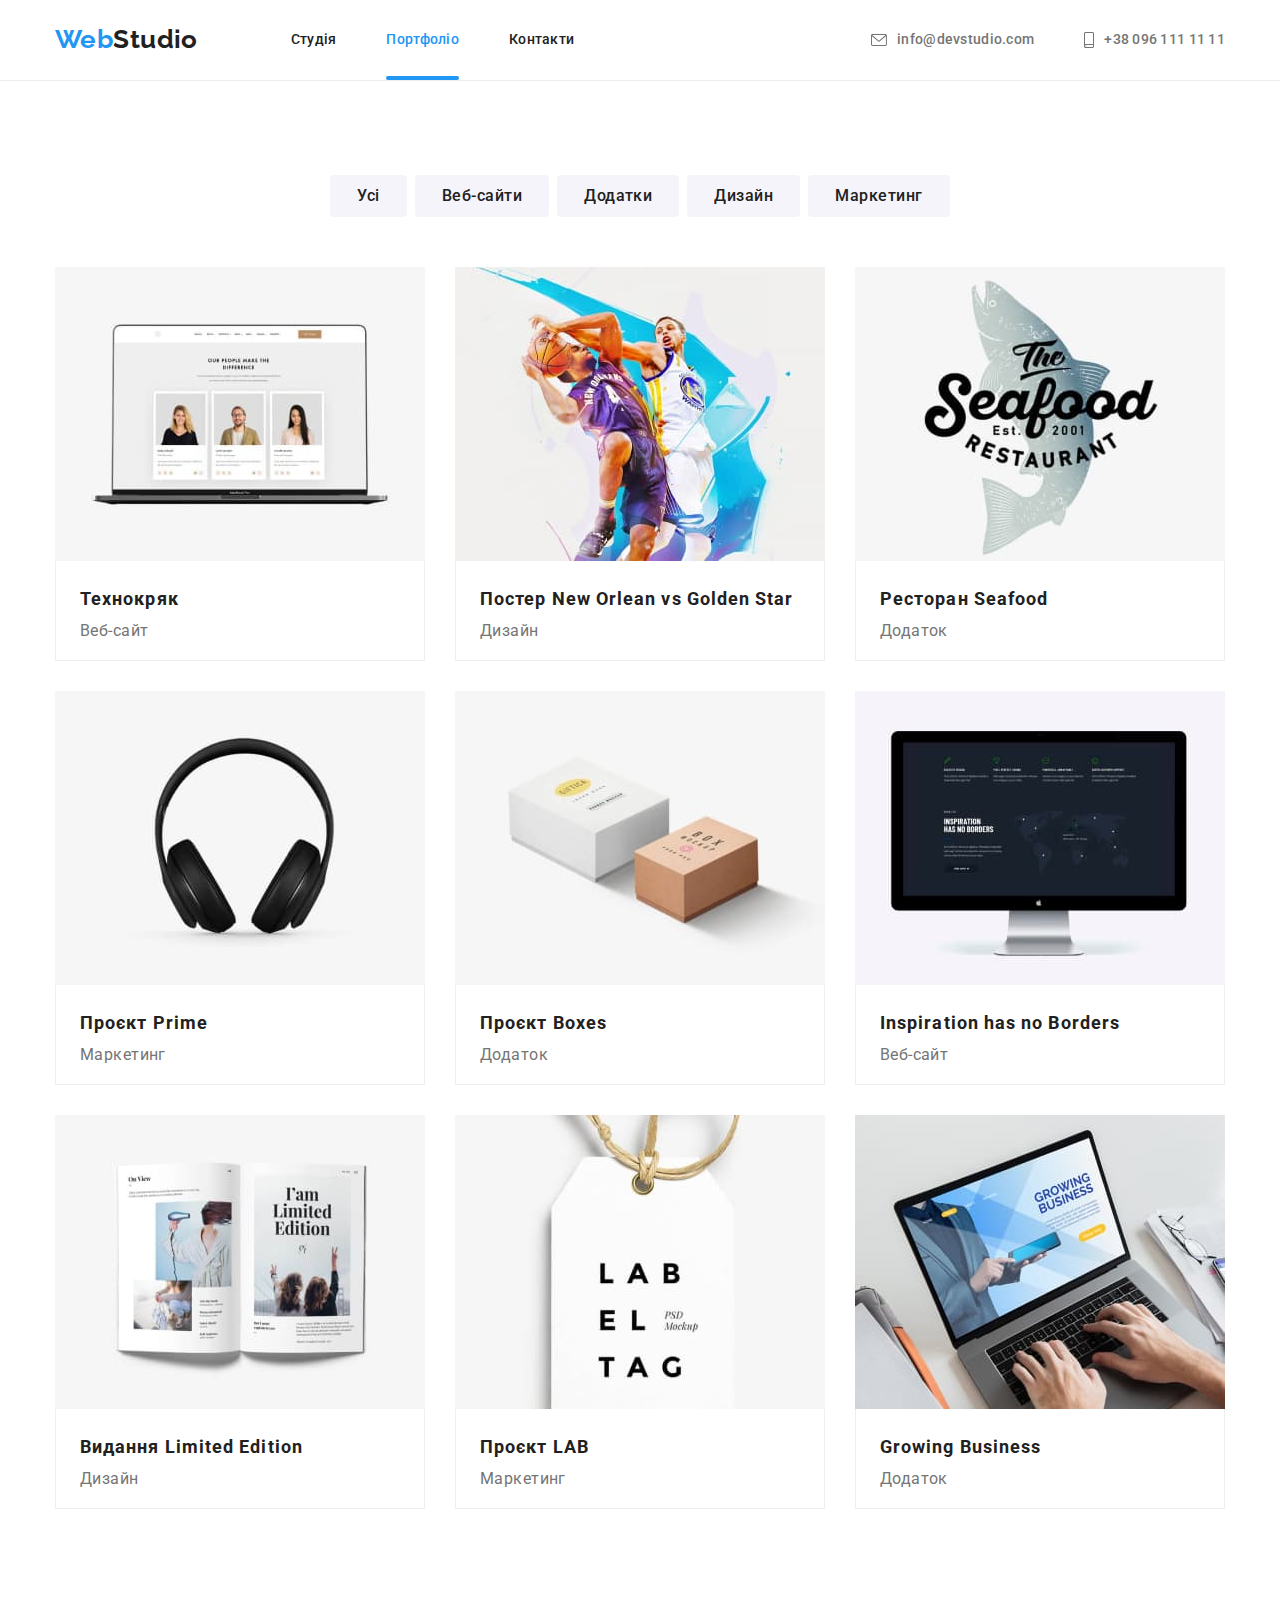
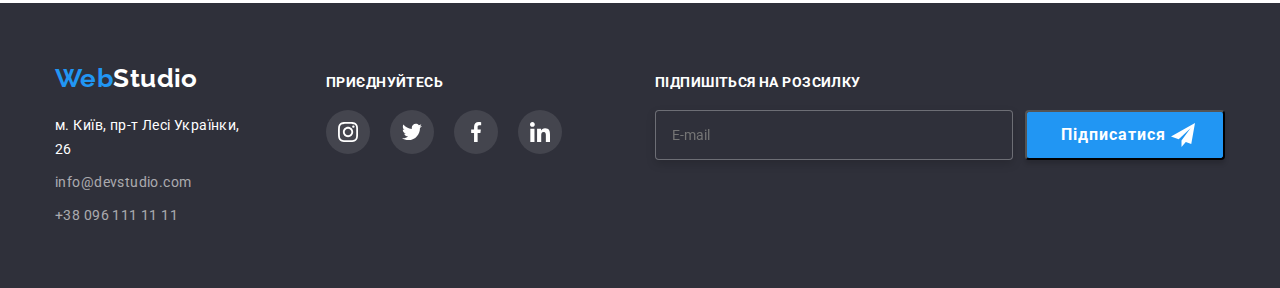
==== portfolio.html @ f7e73b1c "start" ====
<!DOCTYPE html>
<html lang="en">
  <head>
    <meta charset="UTF-8" />
    <meta http-equiv="X-UA-Compatible" content="IE=edge" />
    <meta name="viewport" content="width=device-width, initial-scale=1.0" />
    <title>Portfolio</title>
    <link rel="preconnect" href="https://fonts.googleapis.com" />
    <link rel="preconnect" href="https://fonts.gstatic.com" crossorigin />
    <link
      href="https://fonts.googleapis.com/css2?family=Raleway:wght@700&family=Roboto:wght@400;500;700;900&display=swap"
      rel="stylesheet"
    />
    <link
      rel="stylesheet"
      href="https://cdnjs.cloudflare.com/ajax/libs/modern-normalize/1.1.0/modern-normalize.min.css"
    />
    <link rel="stylesheet" href="./css/styles.css" />
  </head>
  <body>
    <header class="header">
      <div class="container header__container">
        <nav class="navigation">
          <a href="./index.html" class="logo header__logo">
            <span class="header__logo--blue">Web</span>Studio
          </a>
          <ul class="navigation__list list">
            <li class="navigation_item">
              <a href="./index.html" class="link"> Студія </a>
            </li>
            <li class="navigation_item">
              <a href="./portfolio.html" class="link current"> Портфоліо </a>
            </li>
            <li class="navigation_item"><a href="#" class="link"> Контакти </a></li>
          </ul>
        </nav>

        <ul class="contact__list list">
          <li class="contact__item">
            <a href="mailto:info@devstudio.com" class="link">
              <svg class="contact__icon" width="16" height="12">
                <use href="./images/symbol-defs.svg#icon-email"></use>
              </svg>
              info@devstudio.com
            </a>
          </li>

          <li class="contact__item">
            <a href="tel:+380961111111" class="link">
              <svg class="contact__icon" width="10" height="16">
                <use href="./images/symbol-defs.svg#icon-smartphone"></use>
              </svg>
              +38 096 111 11 11
            </a>
          </li>
        </ul>
      </div>
    </header>
    <main>
      <section class="section">
        <div class="container">
          <h1 class="visually-hidden">Наше портфоліо</h1>
          <ul class="list filter__list">
            <li class="filter__item">
              <button type="button" class="filter__btn">
                <span class="btn__text--filter">Усі</span>
              </button>
            </li>
            <li class="filter__item">
              <button type="button" class="filter__btn">
                <span class="btn__text--filter">Веб-сайти</span>
              </button>
            </li>
            <li class="filter__item">
              <button type="button" class="filter__btn">
                <span class="btn__text--filter">Додатки</span>
              </button>
            </li>
            <li class="filter__item">
              <button type="button" class="filter__btn">
                <span class="btn__text--filter">Дизайн</span>
              </button>
            </li>
            <li class="filter__item">
              <button type="button" class="filter__btn">
                <span class="btn__text--filter">Маркетинг</span>
              </button>
            </li>
          </ul>
          <ul class="portfolio__list list">
            <li class="portfolio__item">
              <a href="#" class="portfolio__link">
                <div class="portfolio__image--container">
                  <img
                    src="./images/portfolio-1.jpg"
                    alt="Зображення першого проєкту"
                    width="370"
                  />
                  <p class="portfolio__text--hover">
                    Ресурс пропонує комплексні пропозиції з різним рівнем функціоналу та сервісів.
                    Все це дозволить відвідувачу отримати вичерпні відомості про компанію чи
                    приватну особу.
                  </p>
                </div>
                <div class="portfolio__content">
                  <h3 class="portfolio__header">Технокряк</h3>
                  <p class="portfolio__text">Веб-сайт</p>
                </div>
              </a>
            </li>
            <li class="portfolio__item">
              <a href="#" class="portfolio__link">
                <div class="portfolio__image--container">
                  <img
                    src="./images/portfolio-2.jpg"
                    alt="Зображення другого проєкту"
                    width="370"
                  />
                  <p class="portfolio__text--hover">
                    Ресурс пропонує комплексні пропозиції з різним рівнем функціоналу та сервісів.
                    Все це дозволить відвідувачу отримати вичерпні відомості про компанію чи
                    приватну особу.
                  </p>
                </div>
                <div class="portfolio__content">
                  <h3 class="portfolio__header">Постер New Orlean vs Golden Star</h3>
                  <p class="portfolio__text">Дизайн</p>
                </div>
              </a>
            </li>
            <li class="portfolio__item">
              <a href="#" class="portfolio__link">
                <div class="portfolio__image--container">
                  <img
                    src="./images/portfolio-3.jpg"
                    alt="Зображення третього проєкту"
                    width="370"
                  />
                  <p class="portfolio__text--hover">
                    Ресурс пропонує комплексні пропозиції з різним рівнем функціоналу та сервісів.
                    Все це дозволить відвідувачу отримати вичерпні відомості про компанію чи
                    приватну особу.
                  </p>
                </div>
                <div class="portfolio__content">
                  <h3 class="portfolio__header">Ресторан Seafood</h3>
                  <p class="portfolio__text">Додаток</p>
                </div>
              </a>
            </li>
            <li class="portfolio__item">
              <a href="#" class="portfolio__link">
                <div class="portfolio__image--container">
                  <img
                    src="./images/portfolio-4.jpg"
                    alt="Зображення четвертого проєкту"
                    width="370"
                  />
                  <p class="portfolio__text--hover">
                    Ресурс пропонує комплексні пропозиції з різним рівнем функціоналу та сервісів.
                    Все це дозволить відвідувачу отримати вичерпні відомості про компанію чи
                    приватну особу.
                  </p>
                </div>
                <div class="portfolio__content">
                  <h3 class="portfolio__header">Проєкт Prime</h3>
                  <p class="portfolio__text">Маркетинг</p>
                </div>
              </a>
            </li>
            <li class="portfolio__item">
              <a href="#" class="portfolio__link"
                ><div class="portfolio__image--container">
                  <img
                    src="./images/portfolio-5.jpg"
                    alt="Зображення п'ятого проєкту"
                    width="370"
                  />
                  <p class="portfolio__text--hover">
                    Ресурс пропонує комплексні пропозиції з різним рівнем функціоналу та сервісів.
                    Все це дозволить відвідувачу отримати вичерпні відомості про компанію чи
                    приватну особу.
                  </p>
                </div>
                <div class="portfolio__content">
                  <h3 class="portfolio__header">Проєкт Boxes</h3>
                  <p class="portfolio__text">Додаток</p>
                </div>
              </a>
            </li>
            <li class="portfolio__item">
              <a href="#" class="portfolio__link"
                ><div class="portfolio__image--container">
                  <img
                    src="./images/portfolio-6.jpg"
                    alt="Зображення шостого проєкту"
                    width="370"
                  />
                  <p class="portfolio__text--hover">
                    Ресурс пропонує комплексні пропозиції з різним рівнем функціоналу та сервісів.
                    Все це дозволить відвідувачу отримати вичерпні відомості про компанію чи
                    приватну особу.
                  </p>
                </div>
                <div class="portfolio__content">
                  <h3 class="portfolio__header">Inspiration has no Borders</h3>
                  <p class="portfolio__text">Веб-сайт</p>
                </div>
              </a>
            </li>
            <li class="portfolio__item">
              <a href="#" class="portfolio__link"
                ><div class="portfolio__image--container">
                  <img
                    src="./images/portfolio-7.jpg"
                    alt="Зображення сьомого проєкту"
                    width="370"
                  />
                  <p class="portfolio__text--hover">
                    Ресурс пропонує комплексні пропозиції з різним рівнем функціоналу та сервісів.
                    Все це дозволить відвідувачу отримати вичерпні відомості про компанію чи
                    приватну особу.
                  </p>
                </div>
                <div class="portfolio__content">
                  <h3 class="portfolio__header">Видання Limited Edition</h3>
                  <p class="portfolio__text">Дизайн</p>
                </div>
              </a>
            </li>
            <li class="portfolio__item">
              <a href="#" class="portfolio__link"
                ><div class="portfolio__image--container">
                  <img
                    src="./images/portfolio-8.jpg"
                    alt="Зображення восьмого проєкту"
                    width="370"
                  />
                  <p class="portfolio__text--hover">
                    Ресурс пропонує комплексні пропозиції з різним рівнем функціоналу та сервісів.
                    Все це дозволить відвідувачу отримати вичерпні відомості про компанію чи
                    приватну особу.
                  </p>
                </div>
                <div class="portfolio__content">
                  <h3 class="portfolio__header">Проєкт LAB</h3>
                  <p class="portfolio__text">Маркетинг</p>
                </div>
              </a>
            </li>
            <li class="portfolio__item">
              <a href="#" class="portfolio__link"
                ><div class="portfolio__image--container">
                  <img
                    src="./images/portfolio-9.jpg"
                    alt="Зображення девятого проєкту"
                    width="370"
                  />
                  <p class="portfolio__text--hover">
                    Ресурс пропонує комплексні пропозиції з різним рівнем функціоналу та сервісів.
                    Все це дозволить відвідувачу отримати вичерпні відомості про компанію чи
                    приватну особу.
                  </p>
                </div>
                <div class="portfolio__content">
                  <h3 class="portfolio__header">Growing Business</h3>
                  <p class="portfolio__text">Додаток</p>
                </div>
              </a>
            </li>
          </ul>
        </div>
      </section>
    </main>
    <footer class="footer">
      <div class="container">
        <div class="footer_adress">
          <div>
            <a href="./index.html" class="logo footer__logo">
              <span class="header__logo--blue">Web</span>Studio
            </a>
            <address class="adress">
              <ul class="footer__list">
                <li class="footer__item">
                  <a
                    href="https://goo.gl/maps/CPtrU1FHBa2aNyZL9"
                    target="_blank"
                    rel="noopener noreferrer nofollow"
                    class="link__adress"
                  >
                    м. Київ, пр-т Лесі Українки, 26
                  </a>
                </li>
                <li class="footer__item">
                  <a href="mailto:info@devstudio.com" class="link link__contact"
                    >info@devstudio.com</a
                  >
                </li>
                <li class="footer__item">
                  <a href="tel:+380961111111" class="link link__contact phone">+38 096 111 11 11</a>
                </li>
              </ul>
            </address>
          </div>
          <div class="footer__sociallink">
            <p class="sociallink__text--join">приєднуйтесь</p>
            <ul class="sociallinks__list list">
              <li class="sociallinks__item">
                <a
                  href="https://www.instagram.com/"
                  target="_blank"
                  rel="noopener noreferrer nofollow"
                  class="sociallink__footer"
                >
                  <svg width="20" height="20">
                    <use href="./images/symbol-defs.svg#icon-instagram"></use></svg
                ></a>
              </li>
              <li class="sociallinks__item">
                <a
                  href="https://www.twitter.com/"
                  target="_blank"
                  rel="noopener noreferrer nofollow"
                  class="sociallink__footer"
                >
                  <svg width="20" height="20">
                    <use href="./images/symbol-defs.svg#icon-twitter"></use></svg
                ></a>
              </li>
              <li class="sociallinks__item">
                <a
                  href="https://www.facebook.com/"
                  target="_blank"
                  rel="noopener noreferrer nofollow"
                  class="sociallink__footer"
                >
                  <svg width="20" height="20">
                    <use href="./images/symbol-defs.svg#icon-facebook"></use></svg
                ></a>
              </li>
              <li class="sociallinks__item">
                <a
                  href="https://www.linkedin.com/"
                  target="_blank"
                  rel="noopener noreferrer nofollow"
                  class="sociallink__footer"
                >
                  <svg width="20" height="20">
                    <use href="./images/symbol-defs.svg#icon-linkedin"></use></svg
                ></a>
              </li>
            </ul>
          </div>
          <form class="form">
            <div class="footer__form">
              <label class="label__footer--text" for="mail-footer">Підпишіться на розсилку</label>

              <input
                class="footer__input"
                type="email"
                name="mail-footer"
                id="mail-footer"
                placeholder="E-mail"
              />
            </div>

            <button class="footer__btn btn" type="submit">
              <span class="btn__text">Підписатися</span>
              <svg class="btn__icon" width="24px" height="24px">
                <use href="./images/symbol-defs.svg#icon-icon-send"></use>
              </svg>
            </button>
          </form>
        </div>
      </div>
    </footer>
  </body>
</html>
---- css/styles.css ----
:root {
  --primary-text-color: #757575;
  --H-and-header: #212121;
  --logo-and-hover: #2196f3;
  --button-no-active: #f5f4fa;
  --background-color: #fff;
  --background-color-secondary: #2f303a;
  --social-links: #afb1b8;
}
/*головне*/
body {
  font-family: 'Raleway', sans-serif;
  font-family: 'Roboto', sans-serif;
  background-color: var(--background-color);
  color: var(--primary-text-color);
  font-weight: 400;
  font-size: 14px;
  letter-spacing: 0.03em;
}
h1,
h2,
h3,
h4,
h5,
h6,
p,
ul {
  margin: 0;
  padding: 0;
}
/*загальні класи*/
.section {
  padding-top: 94px;
  padding-bottom: 94px;
}
.section__features {
  padding-bottom: 0px;
}
.list {
  list-style: none;
  padding: 0;
  margin: 0;
  display: flex;
}
.container {
  margin-left: auto;
  margin-right: auto;
  width: 1200px;
  padding-left: 15px;
  padding-right: 15px;
}
.section__title {
  margin-top: 0;
  margin-bottom: 50px;
  font-weight: 700;
  font-size: 36px;
  line-height: 1.16;
  color: var(--H-and-header);
  text-align: center;
}
/* модальне вікно */
.backdrop {
  position: fixed;
  top: 0;
  left: 0;
  width: 100%;
  height: 100%;
  background: rgba(0, 0, 0, 0.2);
  opacity: 1;
  transition: opacity 250ms cubic-bezier(0.4, 0, 0.2, 1);
}
.backdrop.is-hidden {
  opacity: 0;
  pointer-events: none;
  visibility: hidden;
}
.backdrop.is-hidden .modal {
  transform: translate(-50%, -50%) scale(0.001);
}
.modal {
  position: absolute;
  top: 50%;
  left: 50%;
  transform: translate(-50%, -50%) scale(1);
  width: 528px;
  height: 581px;
  padding: 40px;
  background-color: var(--background-color);
  box-shadow: 0px 1px 3px rgba(0, 0, 0, 0.12), 0px 1px 1px rgba(0, 0, 0, 0.14),
    0px 2px 1px rgba(0, 0, 0, 0.2);
  border-radius: 4px;
  transition: transform 250ms cubic-bezier(0.4, 0, 0.2, 1),
    visibility 250ms cubic-bezier(0.4, 0, 0.2, 1);
}
.close-button-container {
  position: absolute;
  top: 8px;
  right: 8px;
  width: 30px;
  height: 30px;
  background: var(--background-color);
  border: 1px solid rgba(0, 0, 0, 0.1);
  border-radius: 50%;
  cursor: pointer;
}
.close-button-icon {
  fill: currentColor;
  position: absolute;
  top: 50%;
  left: 50%;
  transform: translate(-50%, -50%);
}
.close-button-icon:hover,
.close-button-icon:focus {
  color: var(--logo-and-hover);
}
/* хедер */
.header__container {
  display: flex;
  align-items: center;
}

.navigation {
  display: flex;
  align-items: center;
}

.contact__list {
  display: flex;
  align-items: center;
}
.contact__icon {
  margin-right: 10px;
  fill: currentColor;
}
.header {
  border-bottom: 1px solid #ececec;
}

/* кнопки */

.btn {
  border-radius: 4px;
  text-align: center;
  cursor: pointer;
  color: var(--background-color);
  background-color: var(--logo-and-hover);
}

.hero__btn {
  padding: 10px 32px;
  min-width: 216px;
  min-height: 50px;
  transition: background-color 250ms cubic-bezier(0.4, 0, 0.2, 1),
    box-shadow 250ms cubic-bezier(0.4, 0, 0.2, 1);
}
.hero__btn:hover,
.hero__btn:focus {
  background-color: #188ce8;
  box-shadow: 0px 4px 4px rgba(0, 0, 0, 0.15);
}
.hero__btn__text {
  font-weight: 700;
  font-size: 16px;
  line-height: 1.88;
  letter-spacing: 0.06em;
}

.filter__btn {
  padding: 6px 25px;
  border-radius: 4px;
  background-color: var(--button-no-active);
  color: var(--H-and-header);
  cursor: pointer;
  text-align: center;
  border-color: transparent;
  line-height: 1.875;
  transition: background-color 250ms cubic-bezier(0.4, 0, 0.2, 1),
    box-shadow 250ms cubic-bezier(0.4, 0, 0.2, 1), color 250ms cubic-bezier(0.4, 0, 0.2, 1);
}
.btn__text--filter {
  font-weight: 500;
  font-size: 16px;
  line-height: 1.63;
  letter-spacing: 0.03em;
}
.filter__btn:hover,
.filter__btn:focus {
  box-shadow: 0px 3px 1px rgba(0, 0, 0, 0.1), 0px 1px 2px rgba(0, 0, 0, 0.08),
    0px 2px 2px rgba(0, 0, 0, 0.12);
  color: var(--background-color);
  background-color: var(--logo-and-hover);
}

.form__btn {
  background-color: var(--logo-and-hover);

  border-color: transparent;
  padding: 8px 52px;
  display: block;
  margin-left: auto;
  margin-right: auto;
  transition: filter 250ms cubic-bezier(0.4, 0, 0.2, 1);
}

.form__btn:hover,
.form__btn:focus {
  filter: drop-shadow(0px 4px 4px rgba(0, 0, 0, 0.25));
}

.btn__text--form {
  font-weight: 700;
  font-size: 16px;
  line-height: 1.875;
}
.footer__btn {
  display: flex;
  align-content: center;
  align-items: center;
  width: 200px;
  height: 50px;
  box-shadow: 0px 4px 4px rgba(0, 0, 0, 0.15);
  margin-left: 12px;
  position: relative;
}

.btn__text {
  font-weight: 700;
  font-size: 16px;
  line-height: 1.875;
  letter-spacing: 0.06em;
  color: var(--background-color);
  margin-left: 28px;
}
.visually-hidden {
  position: absolute;
  white-space: nowrap;
  width: 1px;
  height: 1px;
  overflow: hidden;
  border: 0;
  padding: 0;
  clip: rect(0 0 0 0);
  clip-path: inset(50%);
  margin: -1px;
}
.adress {
  font-style: normal;
}
/*головний банер*/
.hero {
  background: var(--background-color-secondary);
  text-align: center;
  padding-top: 200px;
  padding-bottom: 200px;
  max-width: 1600px;
  margin-left: auto;
  margin-right: auto;
  background-image: linear-gradient(to right, rgba(47, 48, 58, 0.4), rgba(47, 48, 58, 0.4)),
    url('../images/header-img.jpg');
  background-repeat: no-repeat;
  background-size: cover;
  background-position: center;
}
.hero__text {
  width: 696px;
  margin-top: 0;
  margin-bottom: 30px;
  font-weight: 900;
  font-size: 44px;
  line-height: 1.5;
  text-transform: uppercase;
  color: var(--background-color);
  display: block;
  margin-right: auto;
  margin-left: auto;
}
/*логотип сайта*/

.logo {
  font-family: 'Raleway';
  font-weight: 700;
  font-size: 26px;
  line-height: 1.19;
  text-decoration: none;
  display: block;
}

.header__logo {
  color: var(--H-and-header);
  padding-top: 24px;
  padding-bottom: 25px;
  margin-right: 93px;
}
.header__logo--blue {
  color: var(--logo-and-hover);
}

/*навігація по сайту*/
.navigation__list .link {
  color: var(--H-and-header);
  font-weight: 500;
  line-height: 1.14;
  letter-spacing: 0.02em;
  text-decoration: none;
  padding-top: 32px;
  padding-bottom: 32px;
  display: block;
  transition: color 250ms cubic-bezier(0.4, 0, 0.2, 1);
}
.navigation__list .link:hover,
.navigation__list .link:focus {
  color: var(--logo-and-hover);
}
.navigation__list .link.current {
  color: var(--logo-and-hover);
}
.navigation_item {
  position: relative;
}
.current::after {
  display: inline-block;
  position: absolute;
  background: var(--logo-and-hover);
  border-radius: 2px;
  content: '';
  width: 100%;
  height: 4px;
  left: 0;
  bottom: 0;
}
.navigation__list {
  display: flex;
}
.navigation__list .navigation_item + .navigation_item {
  margin-left: 50px;
}
.contact__list {
  display: flex;
  margin-left: auto;
}

.contact__list .contact__item + .contact__item {
  margin-left: 50px;
}
.contact__list .link {
  padding-top: 32px;
  padding-bottom: 32px;
  font-weight: 500;
  line-height: 1.14;
  letter-spacing: 0.02em;
  color: var(--primary-text-color);
  text-decoration: none;
  display: flex;
  align-items: center;
  transition: color 250ms cubic-bezier(0.4, 0, 0.2, 1);
}
.contact__list .link:hover,
.contact__list .link:focus {
  color: var(--logo-and-hover);
}
.social-list {
  display: flex;
  align-items: center;
  gap: 10px;
}
.footer_adress {
  display: flex;
  align-items: baseline;
}
/*Наші переваги*/

.feature__list .feature__item + .feature__item {
  margin-left: 30px;
}
.feature__icon {
  display: flex;
  height: 120px;
  background-color: var(--button-no-active);
  margin-bottom: 30px;
  justify-content: center;
  align-items: center;
}

.feature__title {
  margin-bottom: 10px;
  font-weight: 700;
  line-height: 1.14;
  text-transform: uppercase;
  color: var(--H-and-header);
}
.feature__text {
  margin-top: 0;
  line-height: 1.71;
}
/* що ми робимо */
.about__list {
  display: flex;
}
.about__list .about__item + .about__item {
  margin-left: 30px;
}
.about__container {
  position: relative;
  width: 370px;
}
.about__text {
  position: absolute;
  left: 0;
  bottom: 0;
  width: 100%;
  height: 70px;
  background-color: rgba(47, 48, 58, 0.8);
  color: var(--background-color);
  text-transform: uppercase;
  font-weight: 700;
  display: flex;
  justify-content: center;
  align-items: center;
}
/*наша команда*/
.team__list .team__item + .team__item {
  margin-left: 30px;
}
.section__team--grey-color {
  background-color: var(--button-no-active);
}
.team__item {
  background-color: var(--background-color);
  width: 270px;
  box-shadow: 0px 1px 3px rgba(0, 0, 0, 0.12), 0px 1px 1px rgba(0, 0, 0, 0.14),
    0px 2px 1px rgba(0, 0, 0, 0.2);
  border-radius: 0px 0px 4px 4px;
}
.team__header {
  padding-top: 30px;
  margin-bottom: 10px;
  color: var(--H-and-header);
  font-weight: 500;
  font-size: 16px;
  line-height: 1.19;
  text-align: center;
}
.team__text {
  margin-top: 0;
  padding-bottom: 16px;
  font-size: 16px;
  line-height: 1.19;
  text-align: center;
}
.sociallinks__list {
  display: flex;
  align-items: center;
  justify-content: center;
  padding-bottom: 30px;
  gap: 10px;
}
.sociallinks__icon {
  display: flex;
  align-items: center;
  justify-content: center;
  width: 44px;
  height: 44px;
  fill: var(--social-links);
  transition: background-color 250ms cubic-bezier(0.4, 0, 0.2, 1),
    background-size 250ms cubic-bezier(0.4, 0, 0.2, 1),
    border-radius 250ms cubic-bezier(0.4, 0, 0.2, 1), fill 250ms cubic-bezier(0.4, 0, 0.2, 1);
}
.sociallinks__icon:hover,
.sociallinks__icon:focus {
  background-color: var(--logo-and-hover);
  background-size: 100%;
  border-radius: 50px;
  fill: var(--background-color);
}
img {
  display: block;
  max-width: 100%;
  height: auto;
}
.team__image {
  display: block;
}

.clients__list {
  gap: 30px;
}

.clients__link {
  display: flex;
  width: 170px;
  height: 92px;
  justify-content: center;
  align-items: center;
  fill: var(--social-links);
  border: 1px solid var(--social-links);
  border-radius: 4px;
  transition: fill 250ms cubic-bezier(0.4, 0, 0.2, 1),
    border-color 250ms cubic-bezier(0.4, 0, 0.2, 1);
}

.clients__link:hover,
.clients__link:focus {
  fill: var(--logo-and-hover);
  border-color: var(--logo-and-hover);
}
/*сторінка портфоліо*/
.portfolio__content {
  padding-top: 20px;
  padding-right: 24px;
  padding-bottom: 20px;
  padding-left: 24px;
  border-left: 1px solid #eeeeee;
  border-right: 1px solid #eeeeee;
  border-bottom: 1px solid #eeeeee;
}
.portfolio__list .list {
  color: var(--H-and-header);
}
.portfolio__list {
  display: flex;
  flex-wrap: wrap;
}
.portfolio__item {
  width: calc((100% - 60px) / 3);
  margin-right: 30px;
  margin-bottom: 30px;
}
.portfolio__item:nth-child(3n) {
  margin-right: 0;
}
.portfolio__item:nth-last-child(-n + 3) {
  margin-bottom: 0;
}
.portfolio__link {
  color: var(--primary-text-color);
  text-decoration: none;
  transition: box-shadow 250ms cubic-bezier(0.4, 0, 0.2, 1);
}
.portfolio__link:hover,
.portfolio__link:focus {
  display: block;
  box-shadow: 0px 1px 1px rgba(0, 0, 0, 0.12), 0px 4px 4px rgba(0, 0, 0, 0.06),
    1px 4px 6px rgba(0, 0, 0, 0.16);
}

.portfolio__header {
  font-weight: 700;
  font-size: 18px;
  line-height: 2;
  letter-spacing: 0.06em;
  color: var(--H-and-header);
  margin-bottom: 4px;
}
.portfolio__text {
  font-size: 16px;
  line-height: 1.19;
}
.filter__list {
  display: flex;
  justify-content: center;
  margin-bottom: 50px;
}
.filter__list .filter__item + .filter__item {
  margin-left: 8px;
}
.portfolio__image--container {
  position: relative;
  overflow: hidden;
}
.portfolio__text--hover {
  position: absolute;
  top: 0;
  right: 0;
  padding-top: 63px;
  padding-right: 24px;
  padding-bottom: 63px;
  padding-left: 24px;
  background: rgba(33, 150, 243, 0.9);
  font-size: 18px;
  line-height: 1.56;
  color: var(--background-color);
  opacity: 0;
  transform: translateY(100%);
  transition: transform 250ms cubic-bezier(0.4, 0, 0.2, 1),
    opacity 250ms cubic-bezier(0.4, 0, 0.2, 1);
}
.portfolio__link:hover .portfolio__text--hover {
  opacity: 1;
  transform: translateY(0);
}
/*footer*/
/*контакти*/
.footer {
  background-color: var(--background-color-secondary);
  padding-top: 60px;
  padding-bottom: 60px;
}

.footer__logo {
  margin-top: 0px;
  margin-bottom: 20px;
  color: var(--background-color);
}

.footer__list {
  list-style: none;
  padding: 0;
  margin: 0;
}
.footer__item {
  margin-top: 0;
  margin-bottom: 9px;
}
.footer__item:last-child {
  margin-bottom: 0px;
}
.link__adress {
  line-height: 1.71;
  color: var(--background-color);
  text-decoration: none;
  transition: color 250ms cubic-bezier(0.4, 0, 0.2, 1);
}
.link__contact {
  padding-top: 0;
  padding-bottom: 9px;
  text-decoration: none;
  line-height: 1.71;
  color: rgba(255, 255, 255, 0.6);
  transition: color 250ms cubic-bezier(0.4, 0, 0.2, 1);
}
.google-adress:hover,
.google-adress:focus {
  color: var(--logo-and-hover);
}
.footer-contact:hover,
.footer-contact:focus {
  color: var(--logo-and-hover);
}
.sociallink__text--join {
  color: var(--background-color);
  font-weight: 700;
  font-size: 14px;
  line-height: 1.143;
  letter-spacing: 0.03em;
  text-transform: uppercase;
  margin-bottom: 20px;
}
.footer__sociallink {
  margin-left: 70px;
}

.sociallink__footer {
  display: flex;
  align-items: center;
  justify-content: center;
  width: 44px;
  height: 44px;
  fill: var(--background-color);
  background-color: rgba(255, 255, 255, 0.1);
  background-size: 100%;
  border-radius: 50px;
  transition: background-color 250ms cubic-bezier(0.4, 0, 0.2, 1);
}
.sociallink__footer:hover,
.sociallink__footer:focus {
  background-color: var(--logo-and-hover);
}
.sociallinks__item {
  margin-right: 10px;
}
.sociallinks__item:last-child {
  margin-right: 0;
}

.form__title {
  font-weight: 700;
  font-size: 20px;
  line-height: 1.15;
  letter-spacing: 0.03em;
  color: var(--H-and-header);
  margin-bottom: 12px;
  text-align: center;
}

.form__field {
  display: flex;
  flex-direction: column;
  margin-bottom: 10px;
  position: relative;
}

.form__textarea {
  display: flex;
  flex-direction: column;
  margin-bottom: 20px;
}
textarea {
  resize: none;
}

.form__label {
  font-weight: 400;
  font-size: 12px;
  line-height: 1.17;
  letter-spacing: 0.01em;
  color: var(--primary-text-color);
  margin-bottom: 4px;
}
.form__input {
  height: 40px;
  border: 1px solid rgba(33, 33, 33, 0.2);
  border-radius: 4px;
  transition: border 250ms cubic-bezier(0.4, 0, 0.2, 1);
  padding-left: 40px;
  padding-top: 12px;
  padding-bottom: 12px;
  outline: none;
}

.form__icons {
  transform: translateY(-50%);
  position: absolute;
  left: 15px;
  top: 65%;
}
.form__input:focus {
  border: 1px solid #2196f3;
}

.form__input ~ .form__icons {
  transition: fill 250ms cubic-bezier(0.4, 0, 0.2, 1);
}

.form__input:focus ~ .form__icons {
  fill: var(--logo-and-hover);
}

.input__textarea {
  height: 120px;
  border: 1px solid rgba(33, 33, 33, 0.2);
  border-radius: 4px;
  padding: 12px 16px;
  outline: none;
  transition: border 250ms cubic-bezier(0.4, 0, 0.2, 1);
}

.input__textarea:focus {
  border: 1px solid #2196f3;
  border-radius: 4px;
}

.label__text--blue {
  color: var(--logo-and-hover);
  cursor: pointer;
}

.footer__form {
  display: flex;
  flex-direction: column;
  margin-left: 93px;
}

.input__checkbox {
  -webkit-appearance: none;
  -moz-appearance: none;
  appearance: none;
  position: absolute;
}

.checkbox__checkin {
  border: 2px solid var(--H-and-header);
  border-radius: 3px;
  fill: var(--background-color);
  margin-right: 9px;
  display: block;
  transition: border 250ms cubic-bezier(0.4, 0, 0.2, 1),
    background-color 250ms cubic-bezier(0.4, 0, 0.2, 1);
}

.input__checkbox:checked + .checkbox__checkin {
  border: none;
  background-color: var(--logo-and-hover);
}

.label__agree {
  display: flex;
  align-items: center;
  font-weight: 400;
  font-size: 14px;
  line-height: 1.71;
  letter-spacing: 0.03em;
  color: var(--primary-text-color);
  justify-content: center;
  margin-bottom: 30px;
}

.label__footer--text {
  font-weight: 700;
  font-size: 14px;
  line-height: 1, 14;
  letter-spacing: 0.03em;
  text-transform: uppercase;
  color: var(--background-color);
  margin-bottom: 20px;
}

.form {
  display: flex;
  align-items: flex-end;
}

.footer__input {
  background-color: #2f303a;
  border: 1px solid rgba(255, 255, 255, 0.3);
  filter: drop-shadow(0px 4px 4px rgba(0, 0, 0, 0.15));
  border-radius: 4px;
  width: 358px;
  height: 50px;
  color: rgba(255, 255, 255, 0.6);
  padding: 12px 16px;
}

.btn__icon {
  position: absolute;
  right: 28px;
  fill: var(--background-color);
}
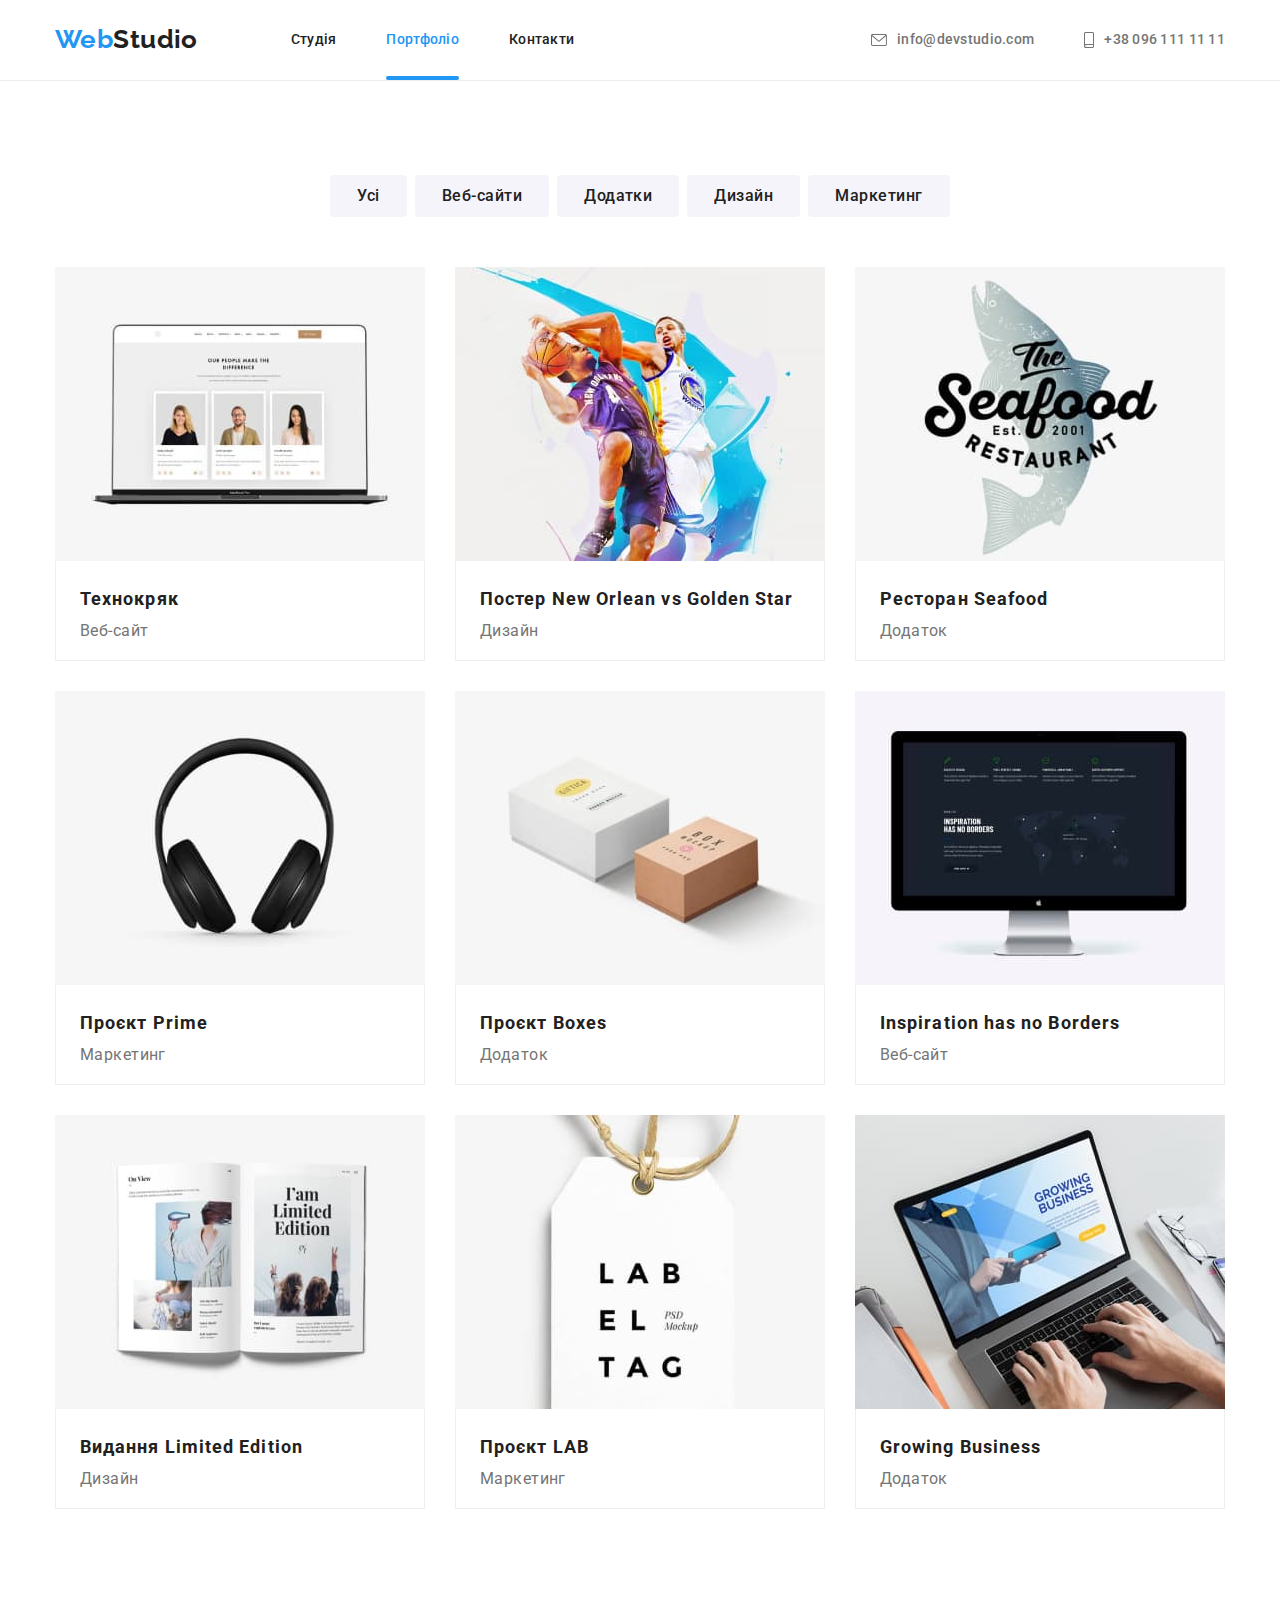
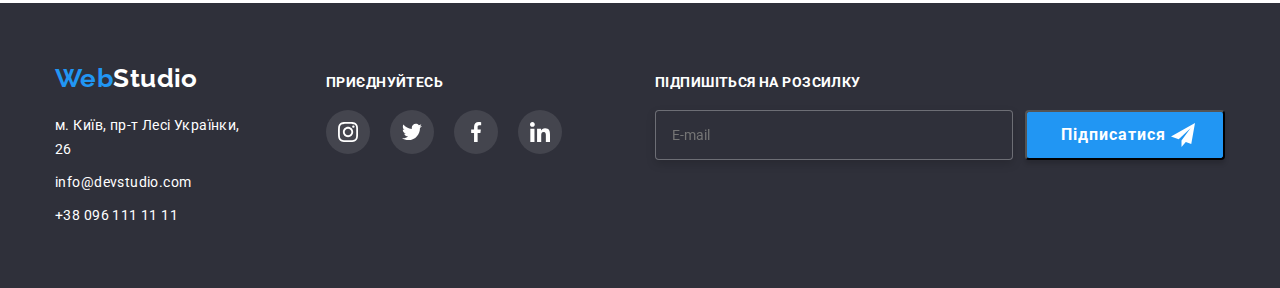
==== commit d65ab101: "1" ====
--- a/portfolio.html
+++ b/portfolio.html
@@ -19,25 +19,27 @@
   </head>
   <body>
     <header class="header">
-      <div class="container header__container">
-        <nav class="navigation">
-          <a href="./index.html" class="logo header__logo">
-            <span class="header__logo--blue">Web</span>Studio
+      <div class="container header-container">
+        <nav class="header-navigation">
+          <a href="./index.html" class="logo header-navigation__logo">
+            <span class="header-navigation__logo--blue">Web</span>Studio
           </a>
-          <ul class="navigation__list list">
-            <li class="navigation_item">
-              <a href="./index.html" class="link"> Студія </a>
-            </li>
-            <li class="navigation_item">
-              <a href="./portfolio.html" class="link current"> Портфоліо </a>
-            </li>
-            <li class="navigation_item"><a href="#" class="link"> Контакти </a></li>
+          <ul class="header-navigation__list list">
+            <li class="header-navigation__item">
+              <a href="./index.html" class="link header-navigation__link"> Студія </a>
+            </li>
+            <li class="header-navigation__item">
+              <a href="./portfolio.html" class="link header-navigation__link current"> Портфоліо </a>
+            </li>
+            <li class="header-navigation__item">
+              <a href="#" class="link header-navigation__link"> Контакти </a>
+            </li>
           </ul>
         </nav>
 
-        <ul class="contact__list list">
-          <li class="contact__item">
-            <a href="mailto:info@devstudio.com" class="link">
+        <ul class="header-contact__list list">
+          <li class="header-contact__item">
+            <a href="mailto:info@devstudio.com" class="link header-navigation__link">
               <svg class="contact__icon" width="16" height="12">
                 <use href="./images/symbol-defs.svg#icon-email"></use>
               </svg>
@@ -45,8 +47,8 @@
             </a>
           </li>
 
-          <li class="contact__item">
-            <a href="tel:+380961111111" class="link">
+          <li class="header-contact__item">
+            <a href="tel:+380961111111" class="link header-navigation__link">
               <svg class="contact__icon" width="10" height="16">
                 <use href="./images/symbol-defs.svg#icon-smartphone"></use>
               </svg>
@@ -274,76 +276,76 @@
     </main>
     <footer class="footer">
       <div class="container">
-        <div class="footer_adress">
+        <div class="footer-adress__content">
           <div>
-            <a href="./index.html" class="logo footer__logo">
-              <span class="header__logo--blue">Web</span>Studio
+            <a href="./index.html" class="logo footer-logo">
+              <span class="header-navigation__logo--blue">Web</span>Studio
             </a>
-            <address class="adress">
-              <ul class="footer__list">
-                <li class="footer__item">
+            <address class="footer-adress">
+              <ul class="footer-adress__list">
+                <li class="adress-list__item">
                   <a
                     href="https://goo.gl/maps/CPtrU1FHBa2aNyZL9"
                     target="_blank"
                     rel="noopener noreferrer nofollow"
-                    class="link__adress"
+                    class="adress-list__link"
                   >
                     м. Київ, пр-т Лесі Українки, 26
                   </a>
                 </li>
-                <li class="footer__item">
-                  <a href="mailto:info@devstudio.com" class="link link__contact"
+                <li class="adress-list__item">
+                  <a href="mailto:info@devstudio.com" class="adress-list__link"
                     >info@devstudio.com</a
                   >
                 </li>
-                <li class="footer__item">
-                  <a href="tel:+380961111111" class="link link__contact phone">+38 096 111 11 11</a>
+                <li class="adress-list__item">
+                  <a href="tel:+380961111111" class="adress-list__link phone">+38 096 111 11 11</a>
                 </li>
               </ul>
             </address>
           </div>
-          <div class="footer__sociallink">
-            <p class="sociallink__text--join">приєднуйтесь</p>
-            <ul class="sociallinks__list list">
-              <li class="sociallinks__item">
+          <div class="footer-sociallink">
+            <p class="footer-sociallink__text">приєднуйтесь</p>
+            <ul class="sociallinks-list list">
+              <li class="sociallinks-item">
                 <a
                   href="https://www.instagram.com/"
                   target="_blank"
                   rel="noopener noreferrer nofollow"
-                  class="sociallink__footer"
+                  class="sociallinks-item__link"
                 >
                   <svg width="20" height="20">
                     <use href="./images/symbol-defs.svg#icon-instagram"></use></svg
                 ></a>
               </li>
-              <li class="sociallinks__item">
+              <li class="sociallinks-item">
                 <a
                   href="https://www.twitter.com/"
                   target="_blank"
                   rel="noopener noreferrer nofollow"
-                  class="sociallink__footer"
+                  class="sociallinks-item__link"
                 >
                   <svg width="20" height="20">
                     <use href="./images/symbol-defs.svg#icon-twitter"></use></svg
                 ></a>
               </li>
-              <li class="sociallinks__item">
+              <li class="sociallinks-item">
                 <a
                   href="https://www.facebook.com/"
                   target="_blank"
                   rel="noopener noreferrer nofollow"
-                  class="sociallink__footer"
+                  class="sociallinks-item__link"
                 >
                   <svg width="20" height="20">
                     <use href="./images/symbol-defs.svg#icon-facebook"></use></svg
                 ></a>
               </li>
-              <li class="sociallinks__item">
+              <li class="sociallinks-item">
                 <a
                   href="https://www.linkedin.com/"
                   target="_blank"
                   rel="noopener noreferrer nofollow"
-                  class="sociallink__footer"
+                  class="sociallinks-item__link"
                 >
                   <svg width="20" height="20">
                     <use href="./images/symbol-defs.svg#icon-linkedin"></use></svg
@@ -352,11 +354,11 @@
             </ul>
           </div>
           <form class="form">
-            <div class="footer__form">
-              <label class="label__footer--text" for="mail-footer">Підпишіться на розсилку</label>
+            <div class="footer-form">
+              <label class="footer-form__text" for="mail-footer">Підпишіться на розсилку</label>
 
               <input
-                class="footer__input"
+                class="footer-form__input"
                 type="email"
                 name="mail-footer"
                 id="mail-footer"
@@ -364,9 +366,9 @@
               />
             </div>
 
-            <button class="footer__btn btn" type="submit">
-              <span class="btn__text">Підписатися</span>
-              <svg class="btn__icon" width="24px" height="24px">
+            <button class="footer-form__btn btn" type="submit">
+              <span class="btn-text">Підписатися</span>
+              <svg class="btn-icon" width="24px" height="24px">
                 <use href="./images/symbol-defs.svg#icon-icon-send"></use>
               </svg>
             </button>
--- a/css/styles.css
+++ b/css/styles.css
@@ -33,7 +33,7 @@
   padding-top: 94px;
   padding-bottom: 94px;
 }
-.section__features {
+.section-feature {
   padding-bottom: 0px;
 }
 .list {
@@ -49,7 +49,7 @@
   padding-left: 15px;
   padding-right: 15px;
 }
-.section__title {
+.section-title {
   margin-top: 0;
   margin-bottom: 50px;
   font-weight: 700;
@@ -115,12 +115,12 @@
   color: var(--logo-and-hover);
 }
 /* хедер */
-.header__container {
-  display: flex;
-  align-items: center;
-}
-
-.navigation {
+.header-container {
+  display: flex;
+  align-items: center;
+}
+
+.header-navigation {
   display: flex;
   align-items: center;
 }
@@ -147,19 +147,19 @@
   background-color: var(--logo-and-hover);
 }
 
-.hero__btn {
+.hero-btn {
   padding: 10px 32px;
   min-width: 216px;
   min-height: 50px;
   transition: background-color 250ms cubic-bezier(0.4, 0, 0.2, 1),
     box-shadow 250ms cubic-bezier(0.4, 0, 0.2, 1);
 }
-.hero__btn:hover,
-.hero__btn:focus {
+.hero-btn:hover,
+.hero-btn:focus {
   background-color: #188ce8;
   box-shadow: 0px 4px 4px rgba(0, 0, 0, 0.15);
 }
-.hero__btn__text {
+.hero-btn__text {
   font-weight: 700;
   font-size: 16px;
   line-height: 1.88;
@@ -213,7 +213,7 @@
   font-size: 16px;
   line-height: 1.875;
 }
-.footer__btn {
+.footer-form__btn {
   display: flex;
   align-content: center;
   align-items: center;
@@ -224,7 +224,7 @@
   position: relative;
 }
 
-.btn__text {
+.btn-text {
   font-weight: 700;
   font-size: 16px;
   line-height: 1.875;
@@ -244,7 +244,7 @@
   clip-path: inset(50%);
   margin: -1px;
 }
-.adress {
+.footer-adress {
   font-style: normal;
 }
 /*головний банер*/
@@ -262,7 +262,7 @@
   background-size: cover;
   background-position: center;
 }
-.hero__text {
+.hero-text {
   width: 696px;
   margin-top: 0;
   margin-bottom: 30px;
@@ -286,18 +286,21 @@
   display: block;
 }
 
-.header__logo {
+.header-navigation__logo {
   color: var(--H-and-header);
   padding-top: 24px;
   padding-bottom: 25px;
   margin-right: 93px;
 }
-.header__logo--blue {
+.header-navigation__logo--blue {
   color: var(--logo-and-hover);
 }
 
 /*навігація по сайту*/
-.navigation__list .link {
+.header-navigation__link {
+  position: relative;
+}
+.header-navigation__list .header-navigation__link {
   color: var(--H-and-header);
   font-weight: 500;
   line-height: 1.14;
@@ -308,14 +311,14 @@
   display: block;
   transition: color 250ms cubic-bezier(0.4, 0, 0.2, 1);
 }
-.navigation__list .link:hover,
-.navigation__list .link:focus {
+.header-navigation__list .header-navigation__link:hover,
+.header-navigation__list .header-navigation__link:focus {
   color: var(--logo-and-hover);
 }
-.navigation__list .link.current {
+.header-navigation__list .header-navigation__link.current {
   color: var(--logo-and-hover);
 }
-.navigation_item {
+.header-navigation__item_item {
   position: relative;
 }
 .current::after {
@@ -329,21 +332,21 @@
   left: 0;
   bottom: 0;
 }
-.navigation__list {
-  display: flex;
-}
-.navigation__list .navigation_item + .navigation_item {
+.header-navigation__list {
+  display: flex;
+}
+.header-navigation__list .header-navigation__item + .header-navigation__item {
   margin-left: 50px;
 }
-.contact__list {
+.header-contact__list {
   display: flex;
   margin-left: auto;
 }
 
-.contact__list .contact__item + .contact__item {
+.header-contact__list .header-contact__item + .header-contact__item {
   margin-left: 50px;
 }
-.contact__list .link {
+.header-contact__list .header-navigation__link {
   padding-top: 32px;
   padding-bottom: 32px;
   font-weight: 500;
@@ -355,8 +358,8 @@
   align-items: center;
   transition: color 250ms cubic-bezier(0.4, 0, 0.2, 1);
 }
-.contact__list .link:hover,
-.contact__list .link:focus {
+.header-contact__list .header-navigation__link:hover,
+.header-contact__list .header-navigation__link:focus {
   color: var(--logo-and-hover);
 }
 .social-list {
@@ -364,16 +367,16 @@
   align-items: center;
   gap: 10px;
 }
-.footer_adress {
+.footer-adress__content {
   display: flex;
   align-items: baseline;
 }
 /*Наші переваги*/
 
-.feature__list .feature__item + .feature__item {
+.feature-list .feature-list__item + .feature-list__item {
   margin-left: 30px;
 }
-.feature__icon {
+.feature-list__content {
   display: flex;
   height: 120px;
   background-color: var(--button-no-active);
@@ -389,22 +392,22 @@
   text-transform: uppercase;
   color: var(--H-and-header);
 }
-.feature__text {
+.feature-list__text {
   margin-top: 0;
   line-height: 1.71;
 }
 /* що ми робимо */
-.about__list {
-  display: flex;
-}
-.about__list .about__item + .about__item {
+.about-list {
+  display: flex;
+}
+.about__list .about-list__item + .about-list__item {
   margin-left: 30px;
 }
-.about__container {
+.about-list__content {
   position: relative;
   width: 370px;
 }
-.about__text {
+.about-list__text {
   position: absolute;
   left: 0;
   bottom: 0;
@@ -419,20 +422,20 @@
   align-items: center;
 }
 /*наша команда*/
-.team__list .team__item + .team__item {
+.team-list .team-list__item + .team-list__item {
   margin-left: 30px;
 }
-.section__team--grey-color {
+.team-section--greybgc {
   background-color: var(--button-no-active);
 }
-.team__item {
+.team-list__item {
   background-color: var(--background-color);
   width: 270px;
   box-shadow: 0px 1px 3px rgba(0, 0, 0, 0.12), 0px 1px 1px rgba(0, 0, 0, 0.14),
     0px 2px 1px rgba(0, 0, 0, 0.2);
   border-radius: 0px 0px 4px 4px;
 }
-.team__header {
+.team-list__header {
   padding-top: 30px;
   margin-bottom: 10px;
   color: var(--H-and-header);
@@ -441,21 +444,21 @@
   line-height: 1.19;
   text-align: center;
 }
-.team__text {
+.team-list__text {
   margin-top: 0;
   padding-bottom: 16px;
   font-size: 16px;
   line-height: 1.19;
   text-align: center;
 }
-.sociallinks__list {
+.sociallinks-list {
   display: flex;
   align-items: center;
   justify-content: center;
   padding-bottom: 30px;
   gap: 10px;
 }
-.sociallinks__icon {
+.sociallinks-list__icon {
   display: flex;
   align-items: center;
   justify-content: center;
@@ -466,8 +469,8 @@
     background-size 250ms cubic-bezier(0.4, 0, 0.2, 1),
     border-radius 250ms cubic-bezier(0.4, 0, 0.2, 1), fill 250ms cubic-bezier(0.4, 0, 0.2, 1);
 }
-.sociallinks__icon:hover,
-.sociallinks__icon:focus {
+.sociallinks-list__icon:hover,
+.sociallinks-list__icon:focus {
   background-color: var(--logo-and-hover);
   background-size: 100%;
   border-radius: 50px;
@@ -478,15 +481,12 @@
   max-width: 100%;
   height: auto;
 }
-.team__image {
-  display: block;
-}
-
-.clients__list {
+
+.clients-list {
   gap: 30px;
 }
 
-.clients__link {
+.clients-list__link {
   display: flex;
   width: 170px;
   height: 92px;
@@ -499,8 +499,8 @@
     border-color 250ms cubic-bezier(0.4, 0, 0.2, 1);
 }
 
-.clients__link:hover,
-.clients__link:focus {
+.clients-list__link:hover,
+.clients-list__link:focus {
   fill: var(--logo-and-hover);
   border-color: var(--logo-and-hover);
 }
@@ -597,30 +597,36 @@
   padding-bottom: 60px;
 }
 
-.footer__logo {
+.footer-logo {
   margin-top: 0px;
   margin-bottom: 20px;
   color: var(--background-color);
 }
 
-.footer__list {
+.footer-adress__list {
   list-style: none;
   padding: 0;
   margin: 0;
 }
-.footer__item {
+.adress-list__item {
   margin-top: 0;
   margin-bottom: 9px;
 }
-.footer__item:last-child {
+.adress-list__item:last-child {
   margin-bottom: 0px;
 }
-.link__adress {
+.adress-list__link {
   line-height: 1.71;
   color: var(--background-color);
   text-decoration: none;
   transition: color 250ms cubic-bezier(0.4, 0, 0.2, 1);
 }
+
+.adress-list__link:hover,
+.adress-list__link:focus {
+  color: var(--logo-and-hover);
+}
+
 .link__contact {
   padding-top: 0;
   padding-bottom: 9px;
@@ -637,7 +643,7 @@
 .footer-contact:focus {
   color: var(--logo-and-hover);
 }
-.sociallink__text--join {
+.footer-sociallink__text {
   color: var(--background-color);
   font-weight: 700;
   font-size: 14px;
@@ -646,11 +652,11 @@
   text-transform: uppercase;
   margin-bottom: 20px;
 }
-.footer__sociallink {
+.footer-sociallink {
   margin-left: 70px;
 }
 
-.sociallink__footer {
+.sociallinks-item__link {
   display: flex;
   align-items: center;
   justify-content: center;
@@ -662,14 +668,14 @@
   border-radius: 50px;
   transition: background-color 250ms cubic-bezier(0.4, 0, 0.2, 1);
 }
-.sociallink__footer:hover,
-.sociallink__footer:focus {
+.sociallinks-item__link:hover,
+.sociallinks-item__link:focus {
   background-color: var(--logo-and-hover);
 }
-.sociallinks__item {
+.sociallinks-item {
   margin-right: 10px;
 }
-.sociallinks__item:last-child {
+.sociallinks-item:last-child {
   margin-right: 0;
 }
 
@@ -755,7 +761,7 @@
   cursor: pointer;
 }
 
-.footer__form {
+.footer-form {
   display: flex;
   flex-direction: column;
   margin-left: 93px;
@@ -795,7 +801,7 @@
   margin-bottom: 30px;
 }
 
-.label__footer--text {
+.footer-form__text {
   font-weight: 700;
   font-size: 14px;
   line-height: 1, 14;
@@ -810,7 +816,7 @@
   align-items: flex-end;
 }
 
-.footer__input {
+.footer-form__input {
   background-color: #2f303a;
   border: 1px solid rgba(255, 255, 255, 0.3);
   filter: drop-shadow(0px 4px 4px rgba(0, 0, 0, 0.15));
@@ -821,7 +827,7 @@
   padding: 12px 16px;
 }
 
-.btn__icon {
+.btn-icon {
   position: absolute;
   right: 28px;
   fill: var(--background-color);
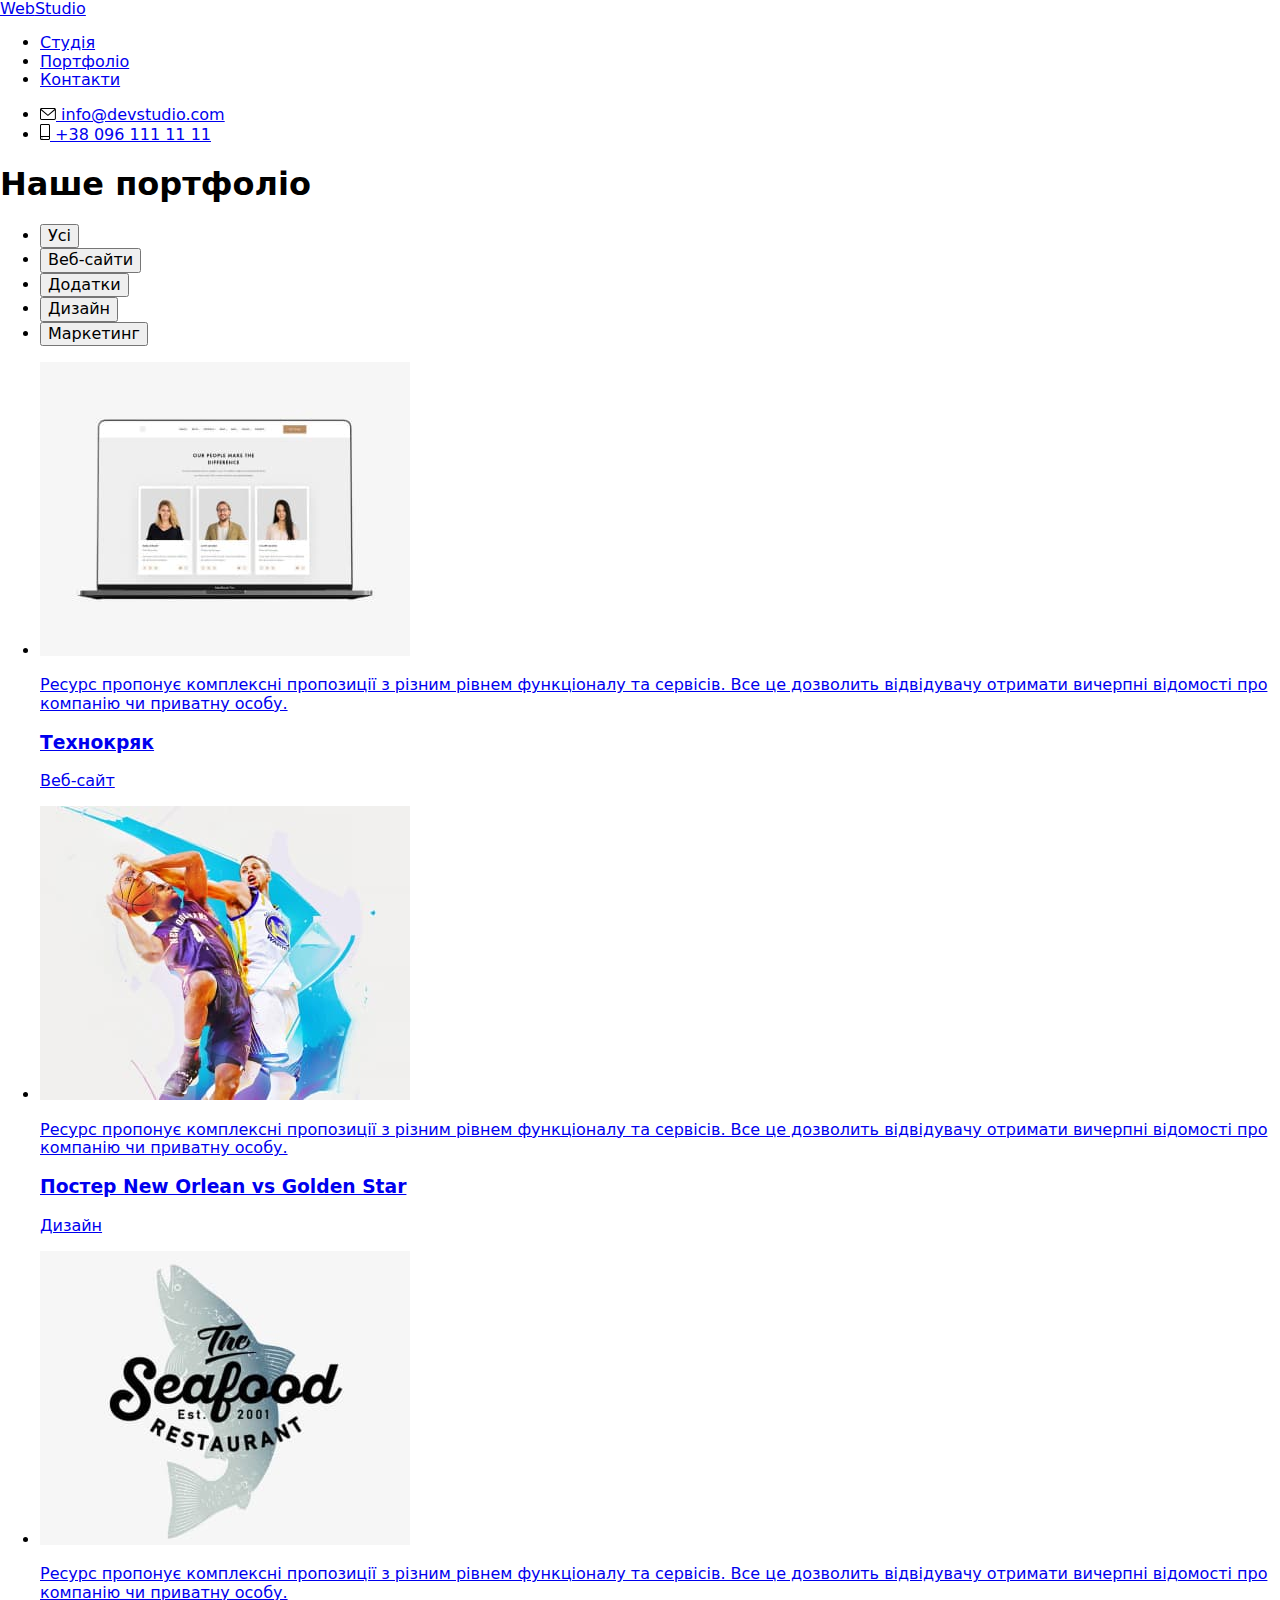
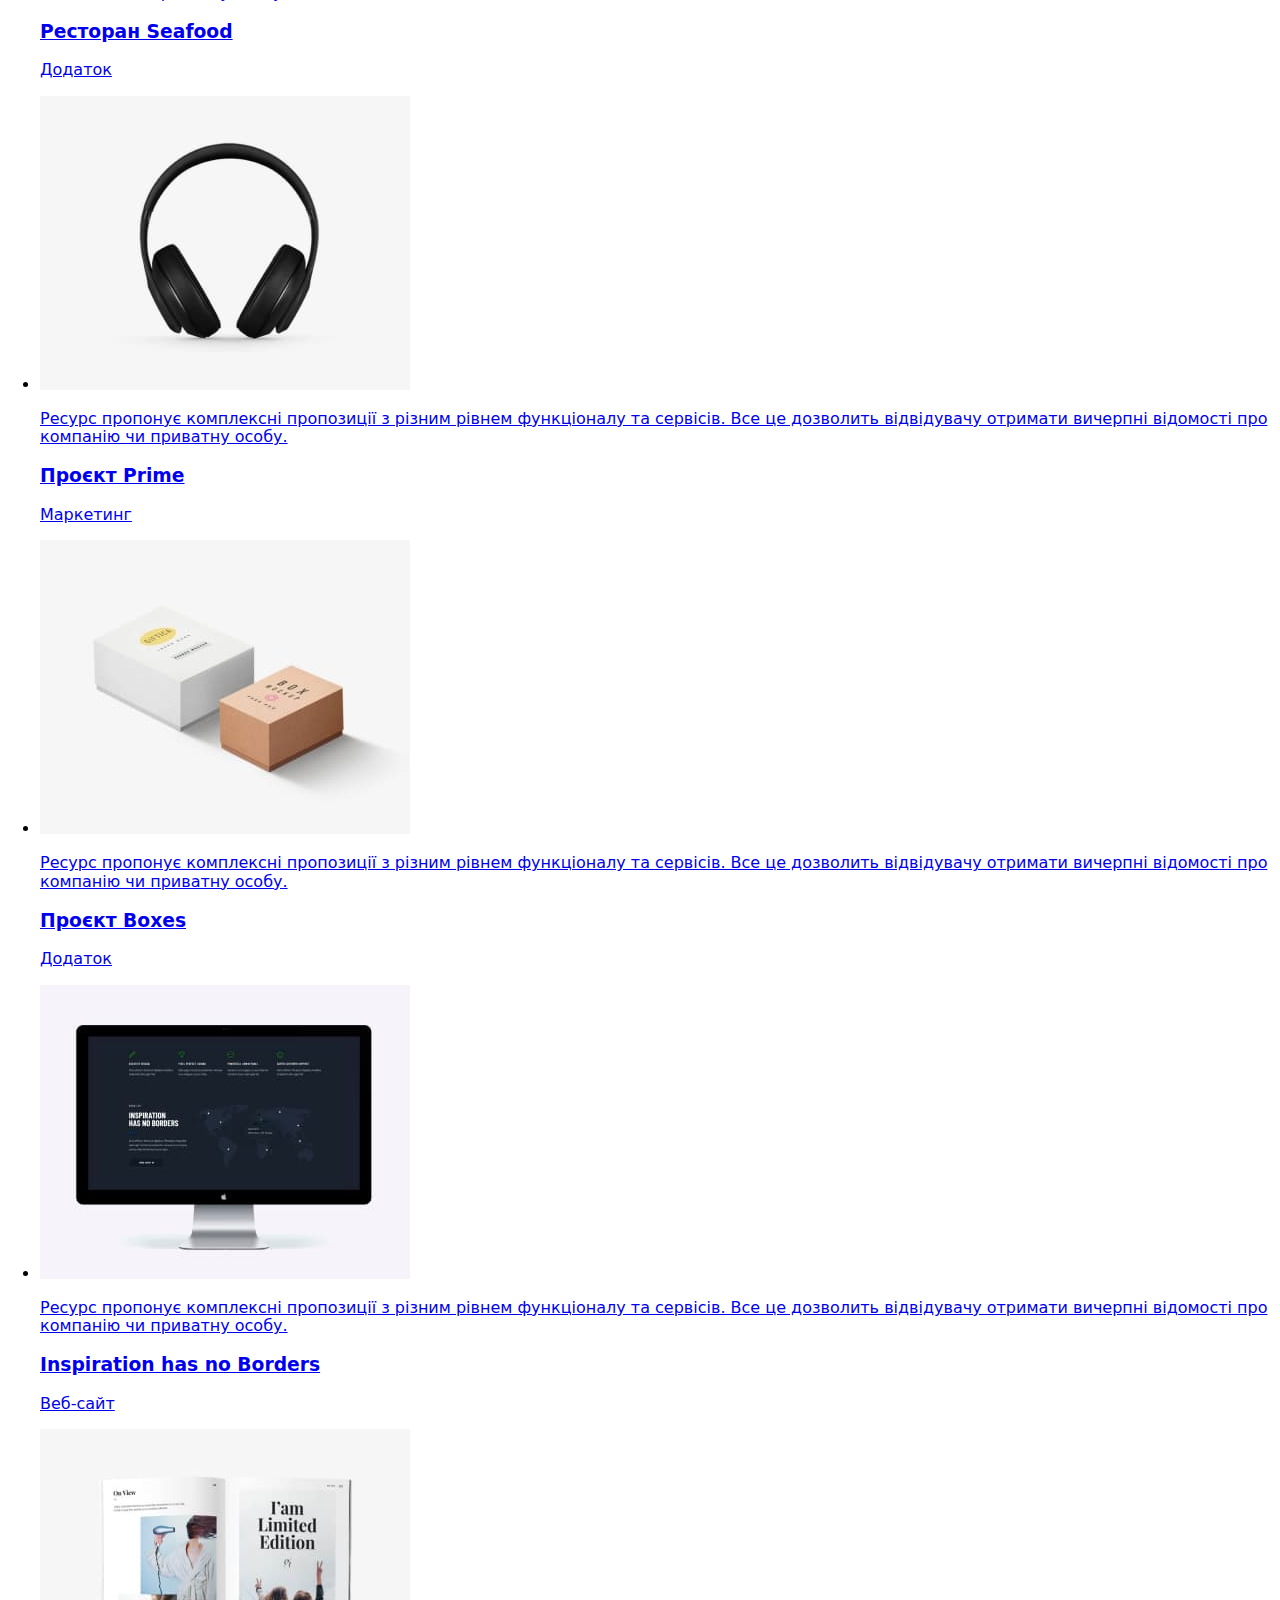
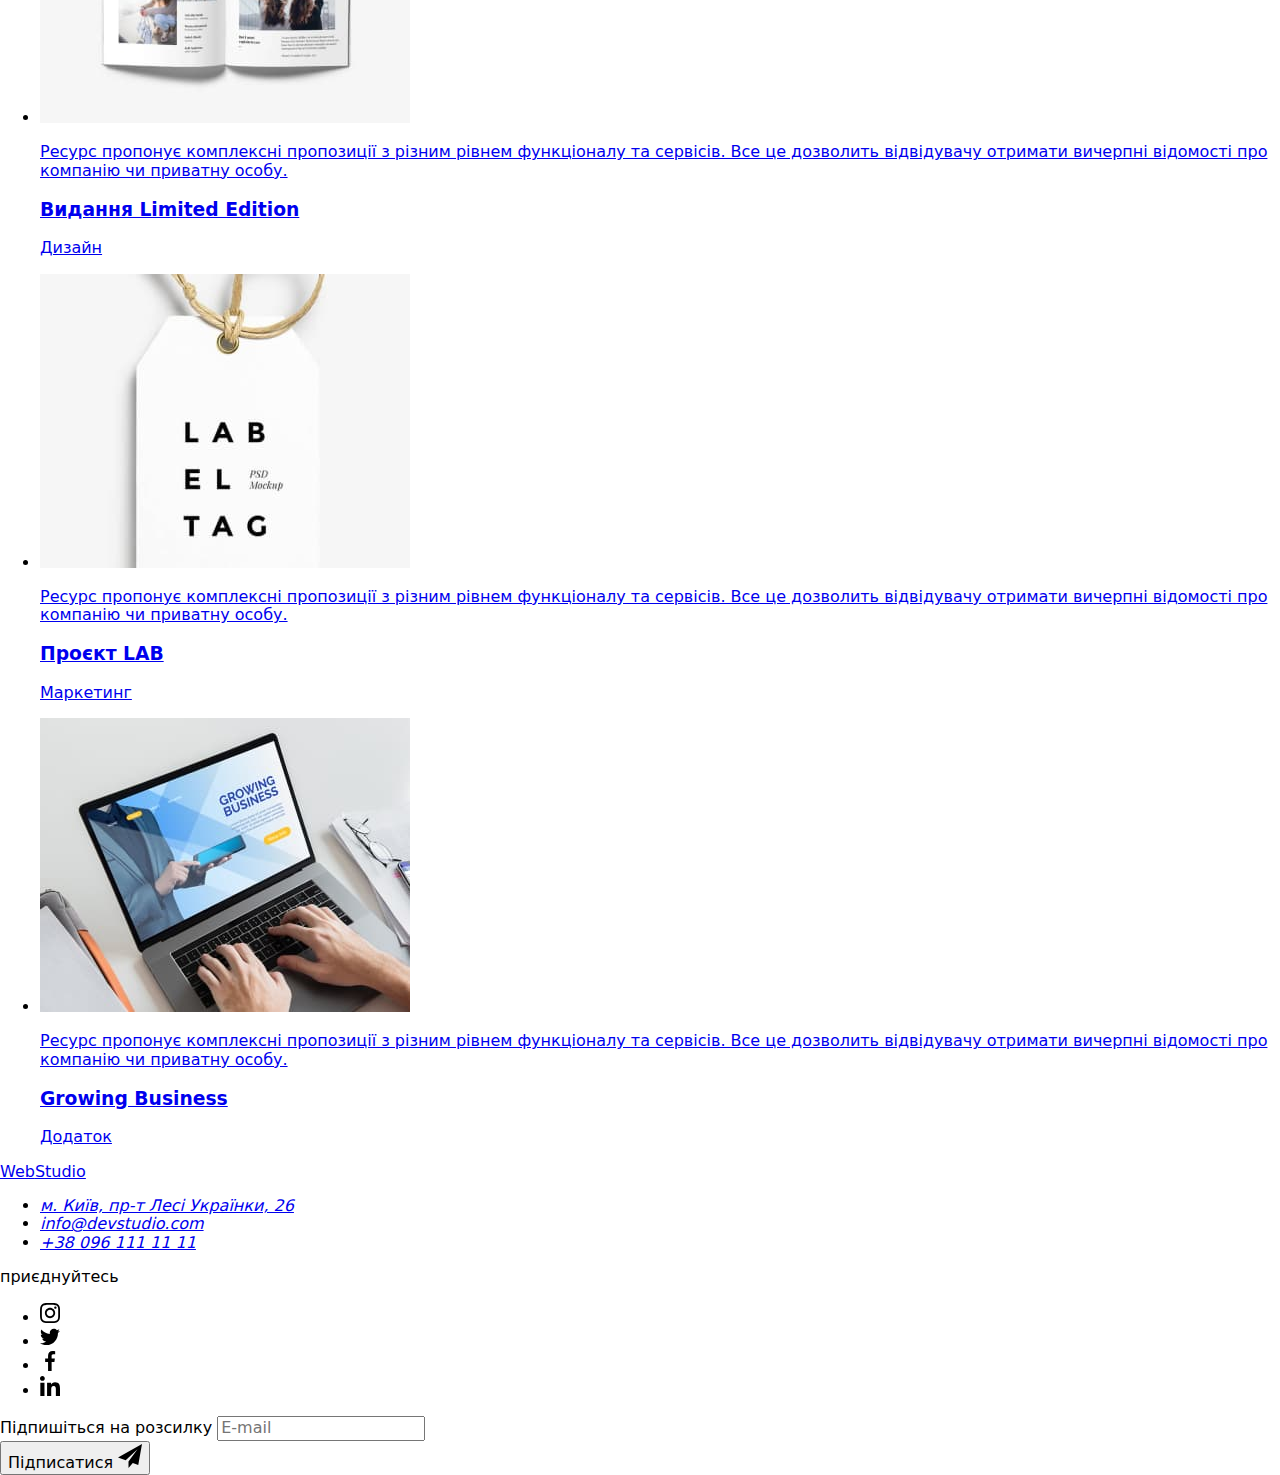
==== commit 8e0d77ef: "sass" ====
--- a/portfolio.html
+++ b/portfolio.html
@@ -15,7 +15,7 @@
       rel="stylesheet"
       href="https://cdnjs.cloudflare.com/ajax/libs/modern-normalize/1.1.0/modern-normalize.min.css"
     />
-    <link rel="stylesheet" href="./css/styles.css" />
+    <link rel="stylesheet" href="./dist/css/main.min.css" />
   </head>
   <body>
     <header class="header">
@@ -29,7 +29,9 @@
               <a href="./index.html" class="link header-navigation__link"> Студія </a>
             </li>
             <li class="header-navigation__item">
-              <a href="./portfolio.html" class="link header-navigation__link current"> Портфоліо </a>
+              <a href="./portfolio.html" class="link header-navigation__link current">
+                Портфоліо
+              </a>
             </li>
             <li class="header-navigation__item">
               <a href="#" class="link header-navigation__link"> Контакти </a>
@@ -62,211 +64,211 @@
       <section class="section">
         <div class="container">
           <h1 class="visually-hidden">Наше портфоліо</h1>
-          <ul class="list filter__list">
-            <li class="filter__item">
-              <button type="button" class="filter__btn">
-                <span class="btn__text--filter">Усі</span>
-              </button>
-            </li>
-            <li class="filter__item">
-              <button type="button" class="filter__btn">
-                <span class="btn__text--filter">Веб-сайти</span>
-              </button>
-            </li>
-            <li class="filter__item">
-              <button type="button" class="filter__btn">
-                <span class="btn__text--filter">Додатки</span>
-              </button>
-            </li>
-            <li class="filter__item">
-              <button type="button" class="filter__btn">
-                <span class="btn__text--filter">Дизайн</span>
-              </button>
-            </li>
-            <li class="filter__item">
-              <button type="button" class="filter__btn">
-                <span class="btn__text--filter">Маркетинг</span>
+          <ul class="list filter-list">
+            <li class="filter-list__item">
+              <button type="button" class="filter-list__btn">
+                <span class="filter-btn__text">Усі</span>
+              </button>
+            </li>
+            <li class="filter-list__item">
+              <button type="button" class="filter-list__btn">
+                <span class="filter-btn__text">Веб-сайти</span>
+              </button>
+            </li>
+            <li class="filter-list__item">
+              <button type="button" class="filter-list__btn">
+                <span class="filter-btn__text">Додатки</span>
+              </button>
+            </li>
+            <li class="filter-list__item">
+              <button type="button" class="filter-list__btn">
+                <span class="filter-btn__text">Дизайн</span>
+              </button>
+            </li>
+            <li class="filter-list__item">
+              <button type="button" class="filter-list__btn">
+                <span class="filter-btn__text">Маркетинг</span>
               </button>
             </li>
           </ul>
-          <ul class="portfolio__list list">
-            <li class="portfolio__item">
-              <a href="#" class="portfolio__link">
-                <div class="portfolio__image--container">
+          <ul class="portfolio-list list">
+            <li class="portfolio-list__item">
+              <a href="#" class="portfolio-list__link">
+                <div class="portfolio-content">
                   <img
                     src="./images/portfolio-1.jpg"
                     alt="Зображення першого проєкту"
                     width="370"
                   />
-                  <p class="portfolio__text--hover">
-                    Ресурс пропонує комплексні пропозиції з різним рівнем функціоналу та сервісів.
-                    Все це дозволить відвідувачу отримати вичерпні відомості про компанію чи
-                    приватну особу.
-                  </p>
-                </div>
-                <div class="portfolio__content">
-                  <h3 class="portfolio__header">Технокряк</h3>
-                  <p class="portfolio__text">Веб-сайт</p>
-                </div>
-              </a>
-            </li>
-            <li class="portfolio__item">
-              <a href="#" class="portfolio__link">
-                <div class="portfolio__image--container">
+                  <p class="portfolio-content__text">
+                    Ресурс пропонує комплексні пропозиції з різним рівнем функціоналу та сервісів.
+                    Все це дозволить відвідувачу отримати вичерпні відомості про компанію чи
+                    приватну особу.
+                  </p>
+                </div>
+                <div class="portfolio-text__content">
+                  <h3 class="portfolio-text__header">Технокряк</h3>
+                  <p class="portfolio-text__text">Веб-сайт</p>
+                </div>
+              </a>
+            </li>
+            <li class="portfolio-list__item">
+              <a href="#" class="portfolio-list__link">
+                <div class="portfolio-content">
                   <img
                     src="./images/portfolio-2.jpg"
                     alt="Зображення другого проєкту"
                     width="370"
                   />
-                  <p class="portfolio__text--hover">
-                    Ресурс пропонує комплексні пропозиції з різним рівнем функціоналу та сервісів.
-                    Все це дозволить відвідувачу отримати вичерпні відомості про компанію чи
-                    приватну особу.
-                  </p>
-                </div>
-                <div class="portfolio__content">
-                  <h3 class="portfolio__header">Постер New Orlean vs Golden Star</h3>
-                  <p class="portfolio__text">Дизайн</p>
-                </div>
-              </a>
-            </li>
-            <li class="portfolio__item">
-              <a href="#" class="portfolio__link">
-                <div class="portfolio__image--container">
+                  <p class="portfolio-content__text">
+                    Ресурс пропонує комплексні пропозиції з різним рівнем функціоналу та сервісів.
+                    Все це дозволить відвідувачу отримати вичерпні відомості про компанію чи
+                    приватну особу.
+                  </p>
+                </div>
+                <div class="portfolio-text__content">
+                  <h3 class="portfolio-text__header">Постер New Orlean vs Golden Star</h3>
+                  <p class="portfolio-text__text">Дизайн</p>
+                </div>
+              </a>
+            </li>
+            <li class="portfolio-list__item">
+              <a href="#" class="portfolio-list__link">
+                <div class="portfolio-content">
                   <img
                     src="./images/portfolio-3.jpg"
                     alt="Зображення третього проєкту"
                     width="370"
                   />
-                  <p class="portfolio__text--hover">
-                    Ресурс пропонує комплексні пропозиції з різним рівнем функціоналу та сервісів.
-                    Все це дозволить відвідувачу отримати вичерпні відомості про компанію чи
-                    приватну особу.
-                  </p>
-                </div>
-                <div class="portfolio__content">
-                  <h3 class="portfolio__header">Ресторан Seafood</h3>
-                  <p class="portfolio__text">Додаток</p>
-                </div>
-              </a>
-            </li>
-            <li class="portfolio__item">
-              <a href="#" class="portfolio__link">
-                <div class="portfolio__image--container">
+                  <p class="portfolio-content__text">
+                    Ресурс пропонує комплексні пропозиції з різним рівнем функціоналу та сервісів.
+                    Все це дозволить відвідувачу отримати вичерпні відомості про компанію чи
+                    приватну особу.
+                  </p>
+                </div>
+                <div class="portfolio-text__content">
+                  <h3 class="portfolio-text__header">Ресторан Seafood</h3>
+                  <p class="portfolio-text__text">Додаток</p>
+                </div>
+              </a>
+            </li>
+            <li class="portfolio-list__item">
+              <a href="#" class="portfolio-list__link">
+                <div class="portfolio-content">
                   <img
                     src="./images/portfolio-4.jpg"
                     alt="Зображення четвертого проєкту"
                     width="370"
                   />
-                  <p class="portfolio__text--hover">
-                    Ресурс пропонує комплексні пропозиції з різним рівнем функціоналу та сервісів.
-                    Все це дозволить відвідувачу отримати вичерпні відомості про компанію чи
-                    приватну особу.
-                  </p>
-                </div>
-                <div class="portfolio__content">
-                  <h3 class="portfolio__header">Проєкт Prime</h3>
-                  <p class="portfolio__text">Маркетинг</p>
-                </div>
-              </a>
-            </li>
-            <li class="portfolio__item">
-              <a href="#" class="portfolio__link"
-                ><div class="portfolio__image--container">
+                  <p class="portfolio-content__text">
+                    Ресурс пропонує комплексні пропозиції з різним рівнем функціоналу та сервісів.
+                    Все це дозволить відвідувачу отримати вичерпні відомості про компанію чи
+                    приватну особу.
+                  </p>
+                </div>
+                <div class="portfolio-text__content">
+                  <h3 class="portfolio-text__header">Проєкт Prime</h3>
+                  <p class="portfolio-text__text">Маркетинг</p>
+                </div>
+              </a>
+            </li>
+            <li class="portfolio-list__item">
+              <a href="#" class="portfolio-list__link"
+                ><div class="portfolio-content">
                   <img
                     src="./images/portfolio-5.jpg"
                     alt="Зображення п'ятого проєкту"
                     width="370"
                   />
-                  <p class="portfolio__text--hover">
-                    Ресурс пропонує комплексні пропозиції з різним рівнем функціоналу та сервісів.
-                    Все це дозволить відвідувачу отримати вичерпні відомості про компанію чи
-                    приватну особу.
-                  </p>
-                </div>
-                <div class="portfolio__content">
-                  <h3 class="portfolio__header">Проєкт Boxes</h3>
-                  <p class="portfolio__text">Додаток</p>
-                </div>
-              </a>
-            </li>
-            <li class="portfolio__item">
-              <a href="#" class="portfolio__link"
-                ><div class="portfolio__image--container">
+                  <p class="portfolio-content__text">
+                    Ресурс пропонує комплексні пропозиції з різним рівнем функціоналу та сервісів.
+                    Все це дозволить відвідувачу отримати вичерпні відомості про компанію чи
+                    приватну особу.
+                  </p>
+                </div>
+                <div class="portfolio-text__content">
+                  <h3 class="portfolio-text__header">Проєкт Boxes</h3>
+                  <p class="portfolio-text__text">Додаток</p>
+                </div>
+              </a>
+            </li>
+            <li class="portfolio-list__item">
+              <a href="#" class="portfolio-list__link"
+                ><div class="portfolio-content">
                   <img
                     src="./images/portfolio-6.jpg"
                     alt="Зображення шостого проєкту"
                     width="370"
                   />
-                  <p class="portfolio__text--hover">
-                    Ресурс пропонує комплексні пропозиції з різним рівнем функціоналу та сервісів.
-                    Все це дозволить відвідувачу отримати вичерпні відомості про компанію чи
-                    приватну особу.
-                  </p>
-                </div>
-                <div class="portfolio__content">
-                  <h3 class="portfolio__header">Inspiration has no Borders</h3>
-                  <p class="portfolio__text">Веб-сайт</p>
-                </div>
-              </a>
-            </li>
-            <li class="portfolio__item">
-              <a href="#" class="portfolio__link"
-                ><div class="portfolio__image--container">
+                  <p class="portfolio-content__text">
+                    Ресурс пропонує комплексні пропозиції з різним рівнем функціоналу та сервісів.
+                    Все це дозволить відвідувачу отримати вичерпні відомості про компанію чи
+                    приватну особу.
+                  </p>
+                </div>
+                <div class="portfolio-text__content">
+                  <h3 class="portfolio-text__header">Inspiration has no Borders</h3>
+                  <p class="portfolio-text__text">Веб-сайт</p>
+                </div>
+              </a>
+            </li>
+            <li class="portfolio-list__item">
+              <a href="#" class="portfolio-list__link"
+                ><div class="portfolio-content">
                   <img
                     src="./images/portfolio-7.jpg"
                     alt="Зображення сьомого проєкту"
                     width="370"
                   />
-                  <p class="portfolio__text--hover">
-                    Ресурс пропонує комплексні пропозиції з різним рівнем функціоналу та сервісів.
-                    Все це дозволить відвідувачу отримати вичерпні відомості про компанію чи
-                    приватну особу.
-                  </p>
-                </div>
-                <div class="portfolio__content">
-                  <h3 class="portfolio__header">Видання Limited Edition</h3>
-                  <p class="portfolio__text">Дизайн</p>
-                </div>
-              </a>
-            </li>
-            <li class="portfolio__item">
-              <a href="#" class="portfolio__link"
-                ><div class="portfolio__image--container">
+                  <p class="portfolio-content__text">
+                    Ресурс пропонує комплексні пропозиції з різним рівнем функціоналу та сервісів.
+                    Все це дозволить відвідувачу отримати вичерпні відомості про компанію чи
+                    приватну особу.
+                  </p>
+                </div>
+                <div class="portfolio-text__content">
+                  <h3 class="portfolio-text__header">Видання Limited Edition</h3>
+                  <p class="portfolio-text__text">Дизайн</p>
+                </div>
+              </a>
+            </li>
+            <li class="portfolio-list__item">
+              <a href="#" class="portfolio-list__link"
+                ><div class="portfolio-content">
                   <img
                     src="./images/portfolio-8.jpg"
                     alt="Зображення восьмого проєкту"
                     width="370"
                   />
-                  <p class="portfolio__text--hover">
-                    Ресурс пропонує комплексні пропозиції з різним рівнем функціоналу та сервісів.
-                    Все це дозволить відвідувачу отримати вичерпні відомості про компанію чи
-                    приватну особу.
-                  </p>
-                </div>
-                <div class="portfolio__content">
-                  <h3 class="portfolio__header">Проєкт LAB</h3>
-                  <p class="portfolio__text">Маркетинг</p>
-                </div>
-              </a>
-            </li>
-            <li class="portfolio__item">
-              <a href="#" class="portfolio__link"
-                ><div class="portfolio__image--container">
+                  <p class="portfolio-content__text">
+                    Ресурс пропонує комплексні пропозиції з різним рівнем функціоналу та сервісів.
+                    Все це дозволить відвідувачу отримати вичерпні відомості про компанію чи
+                    приватну особу.
+                  </p>
+                </div>
+                <div class="portfolio-text__content">
+                  <h3 class="portfolio-text__header">Проєкт LAB</h3>
+                  <p class="portfolio-text__text">Маркетинг</p>
+                </div>
+              </a>
+            </li>
+            <li class="portfolio-list__item">
+              <a href="#" class="portfolio-list__link"
+                ><div class="portfolio-content">
                   <img
                     src="./images/portfolio-9.jpg"
                     alt="Зображення девятого проєкту"
                     width="370"
                   />
-                  <p class="portfolio__text--hover">
-                    Ресурс пропонує комплексні пропозиції з різним рівнем функціоналу та сервісів.
-                    Все це дозволить відвідувачу отримати вичерпні відомості про компанію чи
-                    приватну особу.
-                  </p>
-                </div>
-                <div class="portfolio__content">
-                  <h3 class="portfolio__header">Growing Business</h3>
-                  <p class="portfolio__text">Додаток</p>
+                  <p class="portfolio-content__text">
+                    Ресурс пропонує комплексні пропозиції з різним рівнем функціоналу та сервісів.
+                    Все це дозволить відвідувачу отримати вичерпні відомості про компанію чи
+                    приватну особу.
+                  </p>
+                </div>
+                <div class="portfolio-text__content">
+                  <h3 class="portfolio-text__header">Growing Business</h3>
+                  <p class="portfolio-text__text">Додаток</p>
                 </div>
               </a>
             </li>
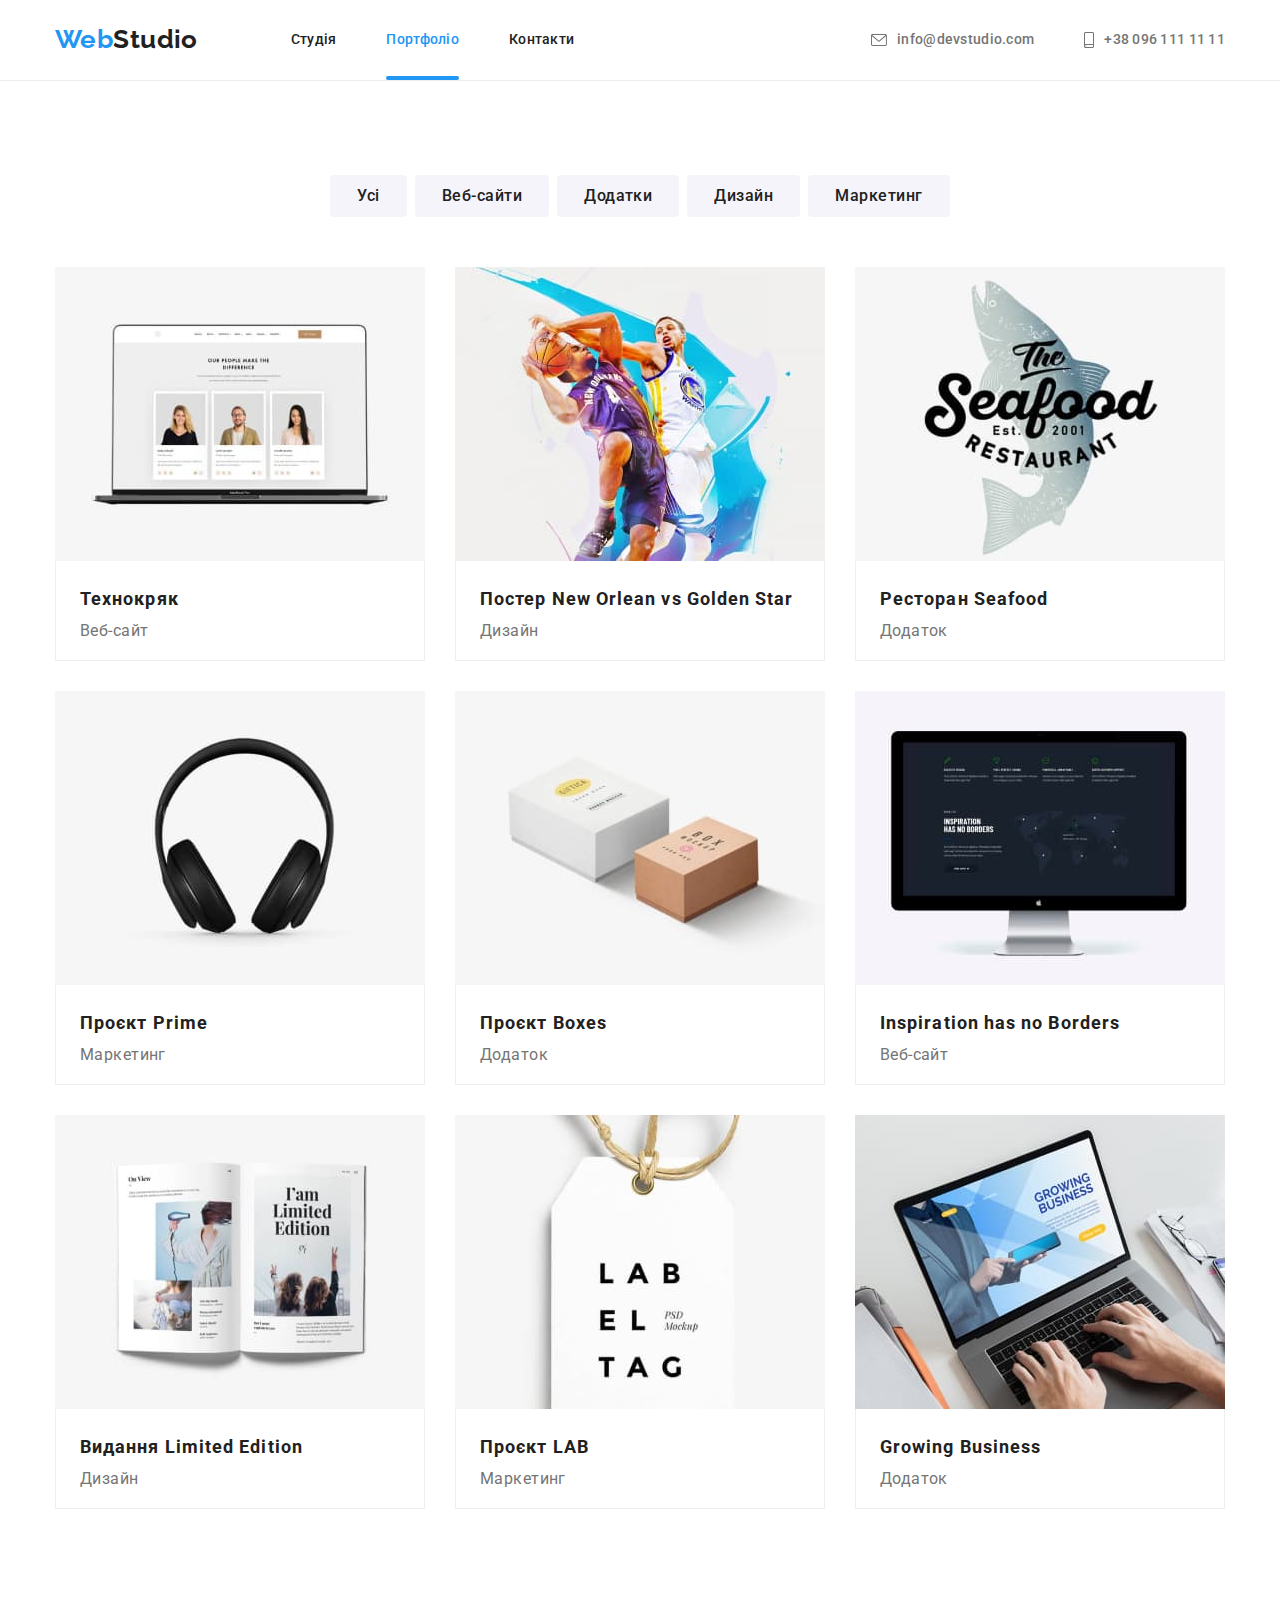
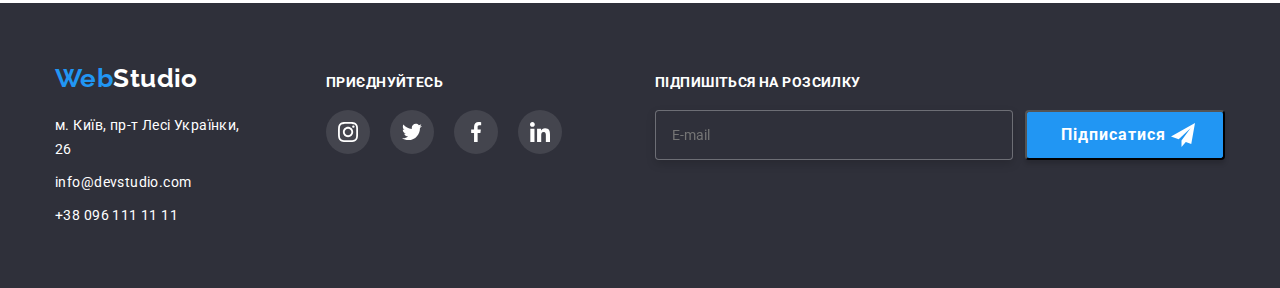
==== commit e3bdb404: "fin" ====
--- a/portfolio.html
+++ b/portfolio.html
@@ -15,7 +15,7 @@
       rel="stylesheet"
       href="https://cdnjs.cloudflare.com/ajax/libs/modern-normalize/1.1.0/modern-normalize.min.css"
     />
-    <link rel="stylesheet" href="./dist/css/main.min.css" />
+    <link rel="stylesheet" href="./css/main.min.css" />
   </head>
   <body>
     <header class="header">
--- a/css/main.min.css
+++ b/css/main.min.css
@@ -0,0 +1 @@
+:root{--primary-text-color: #757575;--H-and-header: #212121;--logo-and-hover: #2196f3;--button-no-active: #f5f4fa;--background-color: #fff;--background-color-secondary: #2f303a;--social-links: #afb1b8}body{font-family:"Raleway",sans-serif;font-family:"Roboto",sans-serif;background-color:var(--background-color);color:var(--primary-text-color);font-weight:400;font-size:14px;letter-spacing:.03em}.logo{font-family:"Raleway";font-weight:700;font-size:26px;line-height:1.19;text-decoration:none;display:block}h1,h2,h3,h4,h5,h6,p,ul{margin:0;padding:0}.section{padding-top:94px;padding-bottom:94px}.section-feature{padding-bottom:0px}.list{list-style:none;padding:0;margin:0;display:-webkit-box;display:-ms-flexbox;display:flex}.btn-text{font-weight:700;font-size:16px;line-height:1.875;letter-spacing:.06em;color:var(--background-color);margin-left:28px}.container{margin-left:auto;margin-right:auto;width:1200px;padding-left:15px;padding-right:15px}.section-title{margin-top:0;margin-bottom:50px;font-weight:700;font-size:36px;line-height:1.16;color:var(--H-and-header);text-align:center}.visually-hidden{position:absolute;white-space:nowrap;width:1px;height:1px;overflow:hidden;border:0;padding:0;clip:rect(0 0 0 0);-webkit-clip-path:inset(50%);clip-path:inset(50%);margin:-1px}.current::after{display:inline-block;position:absolute;background:var(--logo-and-hover);border-radius:2px;content:"";width:100%;height:4px;left:0;bottom:0}.btn{border-radius:4px;text-align:center;cursor:pointer;color:var(--background-color);background-color:var(--logo-and-hover)}img{display:block;max-width:100%;height:auto}textarea{resize:none}.header-container{display:-webkit-box;display:-ms-flexbox;display:flex;-webkit-box-align:center;-ms-flex-align:center;align-items:center}.header-navigation{display:-webkit-box;display:-ms-flexbox;display:flex;-webkit-box-align:center;-ms-flex-align:center;align-items:center}.contact__list{display:-webkit-box;display:-ms-flexbox;display:flex;-webkit-box-align:center;-ms-flex-align:center;align-items:center}.contact__icon{margin-right:10px;fill:currentColor}.header{border-bottom:1px solid #ececec}.header-navigation__logo{color:var(--H-and-header);padding-top:24px;padding-bottom:25px;margin-right:93px}.header-navigation__logo.header-navigation__logo--blue{color:var(--logo-and-hover)}.header-navigation__link{position:relative}.header-navigation__list .header-navigation__link{color:var(--H-and-header);font-weight:500;line-height:1.14;letter-spacing:.02em;text-decoration:none;padding-top:32px;padding-bottom:32px;display:block;-webkit-transition:color 250ms cubic-bezier(0.4, 0, 0.2, 1);transition:color 250ms cubic-bezier(0.4, 0, 0.2, 1)}.header-navigation__list:hover,.header-navigation__list :focus{color:var(--logo-and-hover)}.header-navigation__link:hover,.header-navigation__link :focus{color:var(--logo-and-hover)}.header-navigation__link.current{color:var(--logo-and-hover)}.header-navigation__item_item{position:relative}.header-navigation__list{display:-webkit-box;display:-ms-flexbox;display:flex}.header-navigation__item{margin-left:50px}.header-navigation__item:first-child{margin-left:0}.header-contact__list{display:-webkit-box;display:-ms-flexbox;display:flex;margin-left:auto}.header-contact__list:hover,.header-contact__list:focus{color:var(--logo-and-hover)}.header-contact__item{margin-left:50px}.header-contact__item:first-child{margin-left:0}.header-navigation__link{padding-top:32px;padding-bottom:32px;font-weight:500;line-height:1.14;letter-spacing:.02em;color:var(--primary-text-color);text-decoration:none;display:-webkit-box;display:-ms-flexbox;display:flex;-webkit-box-align:center;-ms-flex-align:center;align-items:center;-webkit-transition:color 250ms cubic-bezier(0.4, 0, 0.2, 1);transition:color 250ms cubic-bezier(0.4, 0, 0.2, 1)}.header-navigation__link:hover,.header-navigation__link:focus{color:var(--logo-and-hover)}.logo{font-family:"Raleway";font-weight:700;font-size:26px;line-height:1.19;text-decoration:none;display:block}.header-navigation__logo{color:var(--H-and-header);padding-top:24px;padding-bottom:25px;margin-right:93px}.header-navigation__logo--blue{color:var(--logo-and-hover)}.hero{background:var(--background-color-secondary);text-align:center;padding-top:200px;padding-bottom:200px;max-width:1600px;margin-left:auto;margin-right:auto;background-image:-webkit-gradient(linear, left top, right top, from(rgba(47, 48, 58, 0.4)), to(rgba(47, 48, 58, 0.4))),url("../images/header-img.jpg");background-image:linear-gradient(to right, rgba(47, 48, 58, 0.4), rgba(47, 48, 58, 0.4)),url("../images/header-img.jpg");background-repeat:no-repeat;background-size:cover;background-position:center}.hero-text{width:696px;margin-top:0;margin-bottom:30px;font-weight:900;font-size:44px;line-height:1.5;text-transform:uppercase;color:var(--background-color);display:block;margin-right:auto;margin-left:auto}.hero-btn{padding:10px 32px;min-width:216px;min-height:50px;-webkit-transition:background-color 250ms cubic-bezier(0.4, 0, 0.2, 1),-webkit-box-shadow 250ms cubic-bezier(0.4, 0, 0.2, 1);transition:background-color 250ms cubic-bezier(0.4, 0, 0.2, 1),-webkit-box-shadow 250ms cubic-bezier(0.4, 0, 0.2, 1);transition:background-color 250ms cubic-bezier(0.4, 0, 0.2, 1),box-shadow 250ms cubic-bezier(0.4, 0, 0.2, 1);transition:background-color 250ms cubic-bezier(0.4, 0, 0.2, 1),box-shadow 250ms cubic-bezier(0.4, 0, 0.2, 1),-webkit-box-shadow 250ms cubic-bezier(0.4, 0, 0.2, 1)}.hero-btn:hover,.hero-btn :focus{background-color:#188ce8;-webkit-box-shadow:0px 4px 4px rgba(0,0,0,.15);box-shadow:0px 4px 4px rgba(0,0,0,.15)}.hero-btn__text{font-weight:700;font-size:16px;line-height:1.88;letter-spacing:.06em}.section-feature{padding-bottom:0px}.feature-list__item{margin-left:30px}.feature-list__item:first-child{margin-left:0}.feature-list__content{display:-webkit-box;display:-ms-flexbox;display:flex;height:120px;background-color:var(--button-no-active);margin-bottom:30px;-webkit-box-pack:center;-ms-flex-pack:center;justify-content:center;-webkit-box-align:center;-ms-flex-align:center;align-items:center}.feature__title{margin-bottom:10px;font-weight:700;line-height:1.14;text-transform:uppercase;color:var(--H-and-header)}.feature-list__text{margin-top:0;line-height:1.71}.about-list{display:-webkit-box;display:-ms-flexbox;display:flex}.about-list__item{margin-left:30px}.about-list__item:first-child{margin-left:0}.about-list__content{position:relative;width:370px}.about-list__text{position:absolute;left:0;bottom:0;width:100%;height:70px;background-color:rgba(47,48,58,.8);color:var(--background-color);text-transform:uppercase;font-weight:700;display:-webkit-box;display:-ms-flexbox;display:flex;-webkit-box-pack:center;-ms-flex-pack:center;justify-content:center;-webkit-box-align:center;-ms-flex-align:center;align-items:center}.team-list__item{margin-left:30px}.team-list__item:first-child{margin-left:0}.team-section--greybgc{background-color:var(--button-no-active)}.team-list__item{background-color:var(--background-color);width:270px;-webkit-box-shadow:0px 1px 3px rgba(0,0,0,.12),0px 1px 1px rgba(0,0,0,.14),0px 2px 1px rgba(0,0,0,.2);box-shadow:0px 1px 3px rgba(0,0,0,.12),0px 1px 1px rgba(0,0,0,.14),0px 2px 1px rgba(0,0,0,.2);border-radius:0px 0px 4px 4px}.team-list__header{padding-top:30px;margin-bottom:10px;color:var(--H-and-header);font-weight:500;font-size:16px;line-height:1.19;text-align:center}.team-list__text{margin-top:0;padding-bottom:16px;font-size:16px;line-height:1.19;text-align:center}.sociallinks-list{display:-webkit-box;display:-ms-flexbox;display:flex;-webkit-box-align:center;-ms-flex-align:center;align-items:center;-webkit-box-pack:center;-ms-flex-pack:center;justify-content:center;padding-bottom:30px;gap:10px}.sociallinks-list__icon{display:-webkit-box;display:-ms-flexbox;display:flex;-webkit-box-align:center;-ms-flex-align:center;align-items:center;-webkit-box-pack:center;-ms-flex-pack:center;justify-content:center;width:44px;height:44px;fill:var(--social-links);-webkit-transition:background-color 250ms cubic-bezier(0.4, 0, 0.2, 1),background-size 250ms cubic-bezier(0.4, 0, 0.2, 1),border-radius 250ms cubic-bezier(0.4, 0, 0.2, 1),fill 250ms cubic-bezier(0.4, 0, 0.2, 1);transition:background-color 250ms cubic-bezier(0.4, 0, 0.2, 1),background-size 250ms cubic-bezier(0.4, 0, 0.2, 1),border-radius 250ms cubic-bezier(0.4, 0, 0.2, 1),fill 250ms cubic-bezier(0.4, 0, 0.2, 1)}.sociallinks-list__icon:hover,.sociallinks-list__icon :focus{background-color:var(--logo-and-hover);background-size:100%;border-radius:50px;fill:var(--background-color)}.clients-list{gap:30px}.clients-list__link{display:-webkit-box;display:-ms-flexbox;display:flex;width:170px;height:92px;-webkit-box-pack:center;-ms-flex-pack:center;justify-content:center;-webkit-box-align:center;-ms-flex-align:center;align-items:center;fill:var(--social-links);border:1px solid var(--social-links);border-radius:4px;-webkit-transition:fill 250ms cubic-bezier(0.4, 0, 0.2, 1),border-color 250ms cubic-bezier(0.4, 0, 0.2, 1);transition:fill 250ms cubic-bezier(0.4, 0, 0.2, 1),border-color 250ms cubic-bezier(0.4, 0, 0.2, 1)}.clients-list__link:hover,.clients-list__link :focus{fill:var(--logo-and-hover);border-color:var(--logo-and-hover)}.footer{background-color:var(--background-color-secondary);padding-top:60px;padding-bottom:60px}.footer-adress__content{display:-webkit-box;display:-ms-flexbox;display:flex;-webkit-box-align:baseline;-ms-flex-align:baseline;align-items:baseline}.footer-logo{margin-top:0px;margin-bottom:20px;color:var(--background-color)}.footer-adress__list{list-style:none;padding:0;margin:0}.adress-list__item{margin-top:0;margin-bottom:9px}.adress-list__item:last-child{margin-bottom:0px}.adress-list__link{line-height:1.71;color:var(--background-color);text-decoration:none;-webkit-transition:color 250ms cubic-bezier(0.4, 0, 0.2, 1);transition:color 250ms cubic-bezier(0.4, 0, 0.2, 1)}.adress-list__link:hover,.adress-list__link :focus{color:var(--logo-and-hover)}.link__contact{padding-top:0;padding-bottom:9px;text-decoration:none;line-height:1.71;color:rgba(255,255,255,.6);-webkit-transition:color 250ms cubic-bezier(0.4, 0, 0.2, 1);transition:color 250ms cubic-bezier(0.4, 0, 0.2, 1)}.google-adress:hover,.google-adress :focus{color:var(--logo-and-hover)}.footer-contact:hover,.footer-contact :focus{color:var(--logo-and-hover)}.footer-sociallink__text{color:var(--background-color);font-weight:700;font-size:14px;line-height:1.143;letter-spacing:.03em;text-transform:uppercase;margin-bottom:20px}.footer-sociallink{margin-left:70px}.sociallinks-list{display:-webkit-box;display:-ms-flexbox;display:flex;-webkit-box-align:center;-ms-flex-align:center;align-items:center;-webkit-box-pack:center;-ms-flex-pack:center;justify-content:center;padding-bottom:30px;gap:10px}.sociallinks-item__link{display:-webkit-box;display:-ms-flexbox;display:flex;-webkit-box-align:center;-ms-flex-align:center;align-items:center;-webkit-box-pack:center;-ms-flex-pack:center;justify-content:center;width:44px;height:44px;fill:var(--background-color);background-color:rgba(255,255,255,.1);background-size:100%;border-radius:50px;-webkit-transition:background-color 250ms cubic-bezier(0.4, 0, 0.2, 1);transition:background-color 250ms cubic-bezier(0.4, 0, 0.2, 1)}.sociallinks-item__link:hover,.sociallinks-item__link :focus{background-color:var(--logo-and-hover)}.sociallinks-item{margin-right:10px}.sociallinks-item:last-child{margin-right:0}.form{display:-webkit-box;display:-ms-flexbox;display:flex;-webkit-box-align:end;-ms-flex-align:end;align-items:flex-end}.footer-form{display:-webkit-box;display:-ms-flexbox;display:flex;-webkit-box-orient:vertical;-webkit-box-direction:normal;-ms-flex-direction:column;flex-direction:column;margin-left:93px}.footer-form__text{font-weight:700;font-size:14px;line-height:1,14;letter-spacing:.03em;text-transform:uppercase;color:var(--background-color);margin-bottom:20px}.footer-form__input{background-color:#2f303a;border:1px solid rgba(255,255,255,.3);-webkit-filter:drop-shadow(0px 4px 4px rgba(0, 0, 0, 0.15));filter:drop-shadow(0px 4px 4px rgba(0, 0, 0, 0.15));border-radius:4px;width:358px;height:50px;color:rgba(255,255,255,.6);padding:12px 16px}.footer-form__btn{display:-webkit-box;display:-ms-flexbox;display:flex;-ms-flex-line-pack:center;align-content:center;-webkit-box-align:center;-ms-flex-align:center;align-items:center;width:200px;height:50px;-webkit-box-shadow:0px 4px 4px rgba(0,0,0,.15);box-shadow:0px 4px 4px rgba(0,0,0,.15);margin-left:12px;position:relative}.btn-icon{position:absolute;right:28px;fill:var(--background-color)}.footer-adress{font-style:normal}.backdrop{position:fixed;top:0;left:0;width:100%;height:100%;background:rgba(0,0,0,.2);opacity:1;-webkit-transition:opacity 250ms cubic-bezier(0.4, 0, 0.2, 1);transition:opacity 250ms cubic-bezier(0.4, 0, 0.2, 1)}.backdrop.is-hidden{opacity:0;pointer-events:none;visibility:hidden}.backdrop.is-hidden .modal{-webkit-transform:translate(-50%, -50%) scale(0.001);transform:translate(-50%, -50%) scale(0.001)}.modal{position:absolute;top:50%;left:50%;-webkit-transform:translate(-50%, -50%) scale(1);transform:translate(-50%, -50%) scale(1);width:528px;height:581px;padding:40px;background-color:var(--background-color);-webkit-box-shadow:0px 1px 3px rgba(0,0,0,.12),0px 1px 1px rgba(0,0,0,.14),0px 2px 1px rgba(0,0,0,.2);box-shadow:0px 1px 3px rgba(0,0,0,.12),0px 1px 1px rgba(0,0,0,.14),0px 2px 1px rgba(0,0,0,.2);border-radius:4px;-webkit-transition:visibility 250ms cubic-bezier(0.4, 0, 0.2, 1),-webkit-transform 250ms cubic-bezier(0.4, 0, 0.2, 1);transition:visibility 250ms cubic-bezier(0.4, 0, 0.2, 1),-webkit-transform 250ms cubic-bezier(0.4, 0, 0.2, 1);transition:transform 250ms cubic-bezier(0.4, 0, 0.2, 1),visibility 250ms cubic-bezier(0.4, 0, 0.2, 1);transition:transform 250ms cubic-bezier(0.4, 0, 0.2, 1),visibility 250ms cubic-bezier(0.4, 0, 0.2, 1),-webkit-transform 250ms cubic-bezier(0.4, 0, 0.2, 1)}.close-button-container{position:absolute;top:8px;right:8px;width:30px;height:30px;background:var(--background-color);border:1px solid rgba(0,0,0,.1);border-radius:50%;cursor:pointer}.close-button-icon{fill:currentColor;position:absolute;top:50%;left:50%;-webkit-transform:translate(-50%, -50%);transform:translate(-50%, -50%)}.close-button-icon:hover,.close-button-icon :focus{color:var(--logo-and-hover)}.form-title{font-weight:700;font-size:20px;line-height:1.15;letter-spacing:.03em;color:var(--H-and-header);margin-bottom:12px;text-align:center}.form-field{display:-webkit-box;display:-ms-flexbox;display:flex;-webkit-box-orient:vertical;-webkit-box-direction:normal;-ms-flex-direction:column;flex-direction:column;margin-bottom:10px;position:relative}.form-field__label{font-weight:400;font-size:12px;line-height:1.17;letter-spacing:.01em;color:var(--primary-text-color);margin-bottom:4px}.form-field__input{height:40px;border:1px solid rgba(33,33,33,.2);border-radius:4px;-webkit-transition:border 250ms cubic-bezier(0.4, 0, 0.2, 1);transition:border 250ms cubic-bezier(0.4, 0, 0.2, 1);padding-left:40px;padding-top:12px;padding-bottom:12px;outline:none}.form-field__icons{-webkit-transform:translateY(-50%);transform:translateY(-50%);position:absolute;left:15px;top:65%}.form-field__input:focus{border:1px solid #2196f3}.form-field__input~.form-field__icons{-webkit-transition:fill 250ms cubic-bezier(0.4, 0, 0.2, 1);transition:fill 250ms cubic-bezier(0.4, 0, 0.2, 1)}.form-field__input:focus~.form-field__icons{fill:var(--logo-and-hover)}.form-textarea{display:-webkit-box;display:-ms-flexbox;display:flex;-webkit-box-orient:vertical;-webkit-box-direction:normal;-ms-flex-direction:column;flex-direction:column;margin-bottom:20px}.textarea-input{height:120px;border:1px solid rgba(33,33,33,.2);border-radius:4px;padding:12px 16px;outline:none;-webkit-transition:border 250ms cubic-bezier(0.4, 0, 0.2, 1);transition:border 250ms cubic-bezier(0.4, 0, 0.2, 1)}.textarea-input:focus{border:1px solid #2196f3;border-radius:4px}.label-agree{display:-webkit-box;display:-ms-flexbox;display:flex;-webkit-box-align:center;-ms-flex-align:center;align-items:center;font-weight:400;font-size:14px;line-height:1.71;letter-spacing:.03em;color:var(--primary-text-color);-webkit-box-pack:center;-ms-flex-pack:center;justify-content:center;margin-bottom:30px}.label-agree__checkbox{-webkit-appearance:none;-moz-appearance:none;appearance:none;position:absolute}.checkbox-checkin{border:2px solid var(--H-and-header);border-radius:3px;fill:var(--background-color);margin-right:9px;display:block;-webkit-transition:border 250ms cubic-bezier(0.4, 0, 0.2, 1),background-color 250ms cubic-bezier(0.4, 0, 0.2, 1);transition:border 250ms cubic-bezier(0.4, 0, 0.2, 1),background-color 250ms cubic-bezier(0.4, 0, 0.2, 1)}.label-agree__checkbox:checked+.checkbox-checkin{border:none;background-color:var(--logo-and-hover)}.label-agree__text{color:var(--logo-and-hover);cursor:pointer}.form-btn{background-color:var(--logo-and-hover);border-color:rgba(0,0,0,0);padding:8px 52px;display:block;margin-left:auto;margin-right:auto;-webkit-transition:-webkit-filter 250ms cubic-bezier(0.4, 0, 0.2, 1);transition:-webkit-filter 250ms cubic-bezier(0.4, 0, 0.2, 1);transition:filter 250ms cubic-bezier(0.4, 0, 0.2, 1);transition:filter 250ms cubic-bezier(0.4, 0, 0.2, 1), -webkit-filter 250ms cubic-bezier(0.4, 0, 0.2, 1)}.form-btn:hover,.form-btn :focus{-webkit-filter:drop-shadow(0px 4px 4px rgba(0, 0, 0, 0.25));filter:drop-shadow(0px 4px 4px rgba(0, 0, 0, 0.25))}.form-btn__text{font-weight:700;font-size:16px;line-height:1.875}.filter-list{display:-webkit-box;display:-ms-flexbox;display:flex;-webkit-box-pack:center;-ms-flex-pack:center;justify-content:center;margin-bottom:50px}.filter-list__item{margin-left:8px}.filter-list__item:first-child{margin-left:0}.filter-list__btn{padding:6px 25px;border-radius:4px;background-color:var(--button-no-active);color:var(--H-and-header);cursor:pointer;text-align:center;border-color:rgba(0,0,0,0);line-height:1.875;-webkit-transition:background-color 250ms cubic-bezier(0.4, 0, 0.2, 1),color 250ms cubic-bezier(0.4, 0, 0.2, 1),-webkit-box-shadow 250ms cubic-bezier(0.4, 0, 0.2, 1);transition:background-color 250ms cubic-bezier(0.4, 0, 0.2, 1),color 250ms cubic-bezier(0.4, 0, 0.2, 1),-webkit-box-shadow 250ms cubic-bezier(0.4, 0, 0.2, 1);transition:background-color 250ms cubic-bezier(0.4, 0, 0.2, 1),box-shadow 250ms cubic-bezier(0.4, 0, 0.2, 1),color 250ms cubic-bezier(0.4, 0, 0.2, 1);transition:background-color 250ms cubic-bezier(0.4, 0, 0.2, 1),box-shadow 250ms cubic-bezier(0.4, 0, 0.2, 1),color 250ms cubic-bezier(0.4, 0, 0.2, 1),-webkit-box-shadow 250ms cubic-bezier(0.4, 0, 0.2, 1)}.filter-list__btn:hover,.filter-list__btn :focus{-webkit-box-shadow:0px 3px 1px rgba(0,0,0,.1),0px 1px 2px rgba(0,0,0,.08),0px 2px 2px rgba(0,0,0,.12);box-shadow:0px 3px 1px rgba(0,0,0,.1),0px 1px 2px rgba(0,0,0,.08),0px 2px 2px rgba(0,0,0,.12);color:var(--background-color);background-color:var(--logo-and-hover)}.filter-btn__text{font-weight:500;font-size:16px;line-height:1.63;letter-spacing:.03em}.portfolio-list .list{color:var(--H-and-header)}.portfolio-list{display:-webkit-box;display:-ms-flexbox;display:flex;-ms-flex-wrap:wrap;flex-wrap:wrap}.portfolio-list__item{width:calc((100% - 60px)/3);margin-right:30px;margin-bottom:30px}.portfolio-list__item:nth-child(3n){margin-right:0}.portfolio-list__item:nth-last-child(-n+3){margin-bottom:0}.portfolio-list__link{color:var(--primary-text-color);text-decoration:none;-webkit-transition:-webkit-box-shadow 250ms cubic-bezier(0.4, 0, 0.2, 1);transition:-webkit-box-shadow 250ms cubic-bezier(0.4, 0, 0.2, 1);transition:box-shadow 250ms cubic-bezier(0.4, 0, 0.2, 1);transition:box-shadow 250ms cubic-bezier(0.4, 0, 0.2, 1), -webkit-box-shadow 250ms cubic-bezier(0.4, 0, 0.2, 1)}.portfolio-list__link:hover,.portfolio-list__link :focus{display:block;-webkit-box-shadow:0px 1px 1px rgba(0,0,0,.12),0px 4px 4px rgba(0,0,0,.06),1px 4px 6px rgba(0,0,0,.16);box-shadow:0px 1px 1px rgba(0,0,0,.12),0px 4px 4px rgba(0,0,0,.06),1px 4px 6px rgba(0,0,0,.16)}.portfolio-content{position:relative;overflow:hidden}.portfolio-content__text{position:absolute;top:0;right:0;padding-top:63px;padding-right:24px;padding-bottom:63px;padding-left:24px;background:rgba(33,150,243,.9);font-size:18px;line-height:1.56;color:var(--background-color);opacity:0;-webkit-transform:translateY(100%);transform:translateY(100%);-webkit-transition:opacity 250ms cubic-bezier(0.4, 0, 0.2, 1),-webkit-transform 250ms cubic-bezier(0.4, 0, 0.2, 1);transition:opacity 250ms cubic-bezier(0.4, 0, 0.2, 1),-webkit-transform 250ms cubic-bezier(0.4, 0, 0.2, 1);transition:transform 250ms cubic-bezier(0.4, 0, 0.2, 1),opacity 250ms cubic-bezier(0.4, 0, 0.2, 1);transition:transform 250ms cubic-bezier(0.4, 0, 0.2, 1),opacity 250ms cubic-bezier(0.4, 0, 0.2, 1),-webkit-transform 250ms cubic-bezier(0.4, 0, 0.2, 1)}.portfolio-list__link:hover .portfolio-content__text{opacity:1;-webkit-transform:translateY(0);transform:translateY(0)}.portfolio-text__content{padding-top:20px;padding-right:24px;padding-bottom:20px;padding-left:24px;border-left:1px solid #eee;border-right:1px solid #eee;border-bottom:1px solid #eee}.portfolio-text__header{font-weight:700;font-size:18px;line-height:2;letter-spacing:.06em;color:var(--H-and-header);margin-bottom:4px}.portfolio-text__text{font-size:16px;line-height:1.19}/*# sourceMappingURL=main.min.css.map */